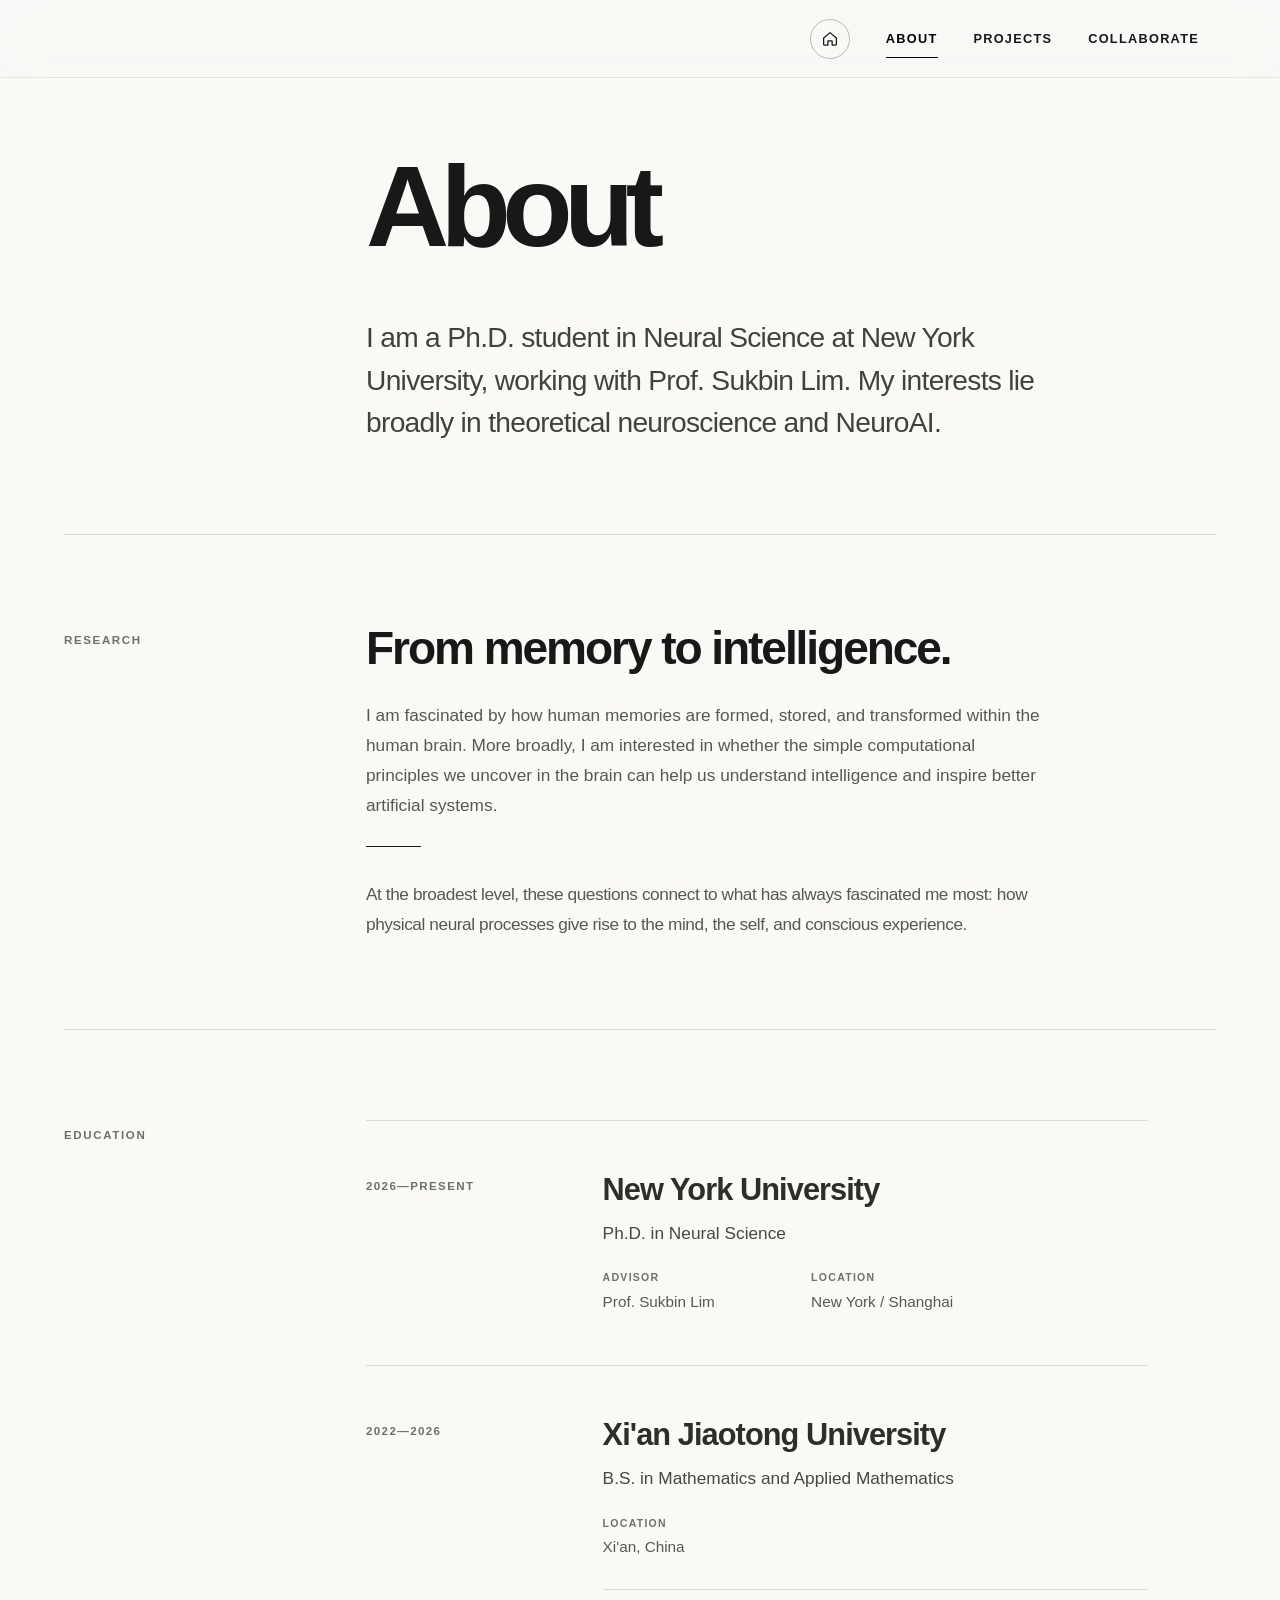
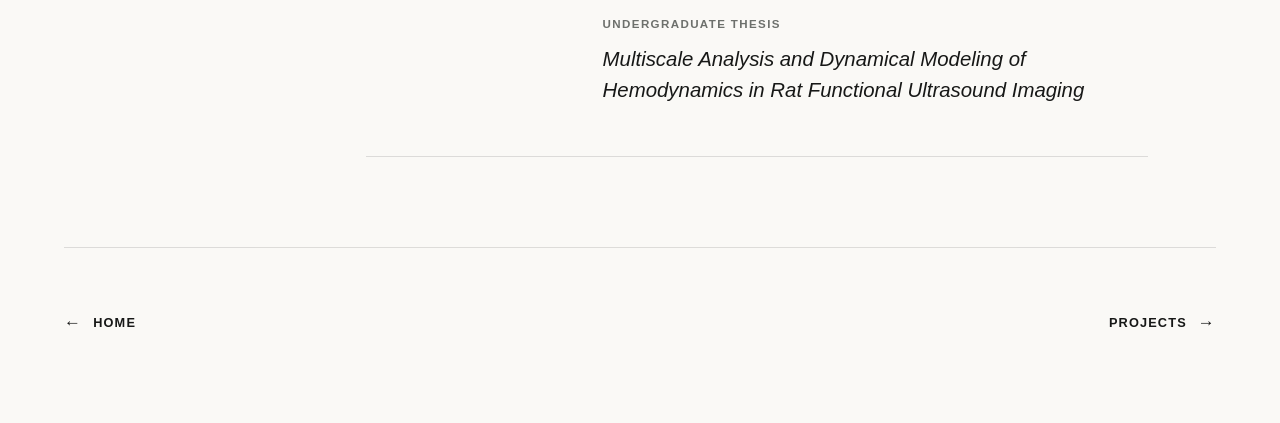
==== docs/about.html @ fa027fdd "Publish personal academic website" ====
<!DOCTYPE html>
<html xmlns="http://www.w3.org/1999/xhtml" lang="en" xml:lang="en"><head>

<meta charset="utf-8">
<meta name="generator" content="quarto-1.10.18">

<meta name="viewport" content="width=device-width, initial-scale=1.0, user-scalable=yes">

<meta name="description" content="About Yuantao Deng and this personal website.">

<title>About – Yuantao Deng</title>
<style>
/* Default styles provided by pandoc.
** See https://pandoc.org/MANUAL.html#variables-for-html for config info.
*/
span.smallcaps{font-variant: small-caps;}
div.columns{display: flex; gap: 1.5em;}
div.column{flex: auto;}
@media screen {
div.columns{gap: min(4vw, 1.5em);}
div.column{overflow-x: auto;}
}
div.hanging-indent{margin-left: 1.5em; text-indent: -1.5em;}
ul.task-list{list-style: none;}
ul.task-list li input[type="checkbox"] {
  width: 0.8em;
  margin: 0 0.8em 0.2em -1em; /* quarto-specific, see https://github.com/quarto-dev/quarto-cli/issues/4556 */ 
  vertical-align: middle;
}
</style>


<script src="site_libs/quarto-nav/quarto-nav.js"></script>
<script src="site_libs/clipboard/clipboard.min.js"></script>
<script src="site_libs/quarto-html/quarto.js" type="module"></script>
<script src="site_libs/quarto-html/tabsets/tabsets.js" type="module"></script>
<script src="site_libs/quarto-html/popper.min.js"></script>
<script src="site_libs/quarto-html/tippy.umd.min.js"></script>
<link href="site_libs/quarto-html/tippy.css" rel="stylesheet">
<link href="site_libs/quarto-html/quarto-syntax-highlighting-64a204ab8560d761af7679ceaba22944.css" rel="stylesheet" id="quarto-text-highlighting-styles">
<script src="site_libs/bootstrap/bootstrap.min.js"></script>
<link href="site_libs/bootstrap/bootstrap-icons.css" rel="stylesheet">
<link href="site_libs/bootstrap/bootstrap-172ba59bd5e0b52282274ba0c0cc16fc.min.css" rel="stylesheet" append-hash="true" id="quarto-bootstrap" data-mode="light">
<script id="quarto-search-options" type="application/json">{
  "language": {
    "search-no-results-text": "No results",
    "search-matching-documents-text": "matching documents",
    "search-copy-link-title": "Copy link to search",
    "search-hide-matches-text": "Hide additional matches",
    "search-more-match-text": "more match in this document",
    "search-more-matches-text": "more matches in this document",
    "search-clear-button-title": "Clear",
    "search-text-placeholder": "",
    "search-detached-cancel-button-title": "Cancel",
    "search-submit-button-title": "Submit",
    "search-label": "Search"
  }
}</script>
<style>html{ scroll-behavior: smooth; }</style>


<link rel="stylesheet" href="styles.css">
</head>

<body class="nav-fixed interior-page quarto-light">

<div id="quarto-search-results"></div>
  <header id="quarto-header" class="headroom fixed-top">
    <nav class="navbar navbar-expand-lg " data-bs-theme="dark">
      <div class="navbar-container container-fluid">
      <div class="navbar-brand-container mx-auto">
    <a class="navbar-brand" href="./index.html">
    <span class="navbar-title">Home</span>
    </a>
  </div>
          <button class="navbar-toggler" type="button" data-bs-toggle="collapse" data-bs-target="#navbarCollapse" aria-controls="navbarCollapse" role="menu" aria-expanded="false" aria-label="Toggle navigation" onclick="if (window.quartoToggleHeadroom) { window.quartoToggleHeadroom(); }">
  <span class="navbar-toggler-icon"></span>
</button>
          <div class="collapse navbar-collapse" id="navbarCollapse">
            <ul class="navbar-nav navbar-nav-scroll ms-auto">
  <li class="nav-item">
    <a class="nav-link" href="./index.html"> <i class="bi bi-house" role="img" aria-label="Home">
</i> 
<span class="menu-text">Yuantao Deng</span></a>
  </li>  
  <li class="nav-item">
    <a class="nav-link active" href="./about.html" aria-current="page"> 
<span class="menu-text">About</span></a>
  </li>  
  <li class="nav-item">
    <a class="nav-link" href="./projects.html"> 
<span class="menu-text">Projects</span></a>
  </li>  
  <li class="nav-item">
    <a class="nav-link" href="./contact.html"> 
<span class="menu-text">Collaborate</span></a>
  </li>  
</ul>
          </div> <!-- /navcollapse -->
            <div class="quarto-navbar-tools">
</div>
      </div> <!-- /container-fluid -->
    </nav>
</header>
<!-- content -->
<div id="quarto-content" class="quarto-container page-columns page-rows-contents page-layout-full page-navbar">
<!-- sidebar -->
<!-- margin-sidebar -->
    
<!-- main -->
<main class="content column-page" id="quarto-document-content">

<header id="title-block-header" class="quarto-title-block default">
<div class="quarto-title">
<h1 class="title">About</h1>
</div>

<div>
  <div class="description">
    About Yuantao Deng and this personal website.
  </div>
</div>


<div class="quarto-title-meta column-page">

    
  
    
  </div>
  


</header>


<div class="page-shell">
  <header class="page-intro">
    <h1>About</h1>
    <p class="page-lede">
      I am a Ph.D. student in Neural Science at New York University, working
      with Prof. Sukbin Lim. My interests lie broadly in theoretical
      neuroscience and NeuroAI.
    </p>
  </header>

  <section class="page-section about-research" aria-labelledby="research-heading">
    <p class="page-section__label">Research</p>
    <div class="page-section__body about-narrative">
      <h2 id="research-heading">From memory to intelligence.</h2>
      <p class="about-narrative__lead">
        I am fascinated by how human memories are formed, stored, and
        transformed within the human brain. More broadly, I am interested in
        whether the simple computational principles we uncover in the brain
        can help us understand intelligence and inspire better artificial
        systems.
      </p>
      <p class="about-narrative__question">
        At the broadest level, these questions connect to what has always
        fascinated me most: how physical neural processes give rise to the
        mind, the self, and conscious experience.
      </p>
    </div>
  </section>

  <section class="page-section about-education" aria-labelledby="education-heading">
    <p class="page-section__label" id="education-heading">Education</p>
    <div class="page-section__body">
      <div class="education-list">
        <article class="education-item">
          <p class="education-item__period">2026—Present</p>
          <div class="education-item__details">
            <h3>New York University</h3>
            <p class="education-item__degree">Ph.D. in Neural Science</p>
            <dl class="education-item__meta">
              <div>
                <dt>Advisor</dt>
                <dd>Prof. Sukbin Lim</dd>
              </div>
              <div>
                <dt>Location</dt>
                <dd>New York / Shanghai</dd>
              </div>
            </dl>
          </div>
        </article>

        <article class="education-item">
          <p class="education-item__period">2022—2026</p>
          <div class="education-item__details">
            <h3>Xi'an Jiaotong University</h3>
            <p class="education-item__degree">
              B.S. in Mathematics and Applied Mathematics
            </p>
            <dl class="education-item__meta">
              <div>
                <dt>Location</dt>
                <dd>Xi'an, China</dd>
              </div>
            </dl>

            <div class="education-item__thesis">
              <p class="education-item__thesis-label">Undergraduate Thesis</p>
              <p class="education-item__thesis-title">
                <em>Multiscale Analysis and Dynamical Modeling of Hemodynamics
                in Rat Functional Ultrasound Imaging</em>
              </p>
            </div>
          </div>
        </article>
      </div>
    </div>
  </section>

  <nav class="page-trail" aria-label="Page navigation">
    <a href="index.html"><span aria-hidden="true">←</span> Home</a>
    <a href="projects.html">Projects <span aria-hidden="true">→</span></a>
  </nav>
</div>



</main> <!-- /main -->
<script id="quarto-html-after-body" type="application/javascript">
  window.document.addEventListener("DOMContentLoaded", function (event) {
    const isCodeAnnotation = (el) => {
      for (const clz of el.classList) {
        if (clz.startsWith('code-annotation-')) {                     
          return true;
        }
      }
      return false;
    }
    const onCopySuccess = function(e) {
      // button target
      const button = e.trigger;
      // don't keep focus
      button.blur();
      // flash "checked"
      button.classList.add('code-copy-button-checked');
      var currentTitle = button.getAttribute("title");
      button.setAttribute("title", "Copied!");
      let tooltip;
      if (window.bootstrap) {
        button.setAttribute("data-bs-toggle", "tooltip");
        button.setAttribute("data-bs-placement", "left");
        button.setAttribute("data-bs-title", "Copied!");
        tooltip = new bootstrap.Tooltip(button, 
          { trigger: "manual", 
            customClass: "code-copy-button-tooltip",
            offset: [0, -8]});
        tooltip.show();    
      }
      setTimeout(function() {
        if (tooltip) {
          tooltip.hide();
          button.removeAttribute("data-bs-title");
          button.removeAttribute("data-bs-toggle");
          button.removeAttribute("data-bs-placement");
        }
        button.setAttribute("title", currentTitle);
        button.classList.remove('code-copy-button-checked');
      }, 1000);
      // clear code selection
      e.clearSelection();
    }
    const getTextToCopy = function(trigger) {
      const outerScaffold = trigger.parentElement.cloneNode(true);
      const codeEl = outerScaffold.querySelector('code');
      for (const childEl of codeEl.children) {
        if (isCodeAnnotation(childEl)) {
          childEl.remove();
        }
      }
      return codeEl.innerText;
    }
    const clipboard = new window.ClipboardJS('.code-copy-button:not([data-in-quarto-modal])', {
      text: getTextToCopy
    });
    clipboard.on('success', onCopySuccess);
    if (window.document.getElementById('quarto-embedded-source-code-modal')) {
      const clipboardModal = new window.ClipboardJS('.code-copy-button[data-in-quarto-modal]', {
        text: getTextToCopy,
        container: window.document.getElementById('quarto-embedded-source-code-modal')
      });
      clipboardModal.on('success', onCopySuccess);
    }
      var localhostRegex = new RegExp(/^(?:http|https):\/\/localhost\:?[0-9]*\//);
      var mailtoRegex = new RegExp(/^mailto:/);
        var filterRegex = new RegExp('/' + window.location.host + '/');
      var isInternal = (href) => {
          return filterRegex.test(href) || localhostRegex.test(href) || mailtoRegex.test(href);
      }
      // Inspect non-navigation links and adorn them if external
     var links = window.document.querySelectorAll('a[href]:not(.nav-link):not(.navbar-brand):not(.toc-action):not(.sidebar-link):not(.sidebar-item-toggle):not(.pagination-link):not(.no-external):not([aria-hidden]):not(.dropdown-item):not(.quarto-navigation-tool):not(.about-link)');
      for (var i=0; i<links.length; i++) {
        const link = links[i];
        if (!isInternal(link.href)) {
          // undo the damage that might have been done by quarto-nav.js in the case of
          // links that we want to consider external
          if (link.dataset.originalHref !== undefined) {
            link.href = link.dataset.originalHref;
          }
        }
      }
    function tippyHover(el, contentFn, onTriggerFn, onUntriggerFn) {
      const config = {
        allowHTML: true,
        maxWidth: 500,
        delay: 100,
        arrow: false,
        appendTo: function(el) {
            return el.parentElement;
        },
        interactive: true,
        interactiveBorder: 10,
        theme: 'quarto',
        placement: 'bottom-start',
      };
      if (contentFn) {
        config.content = contentFn;
      }
      if (onTriggerFn) {
        config.onTrigger = onTriggerFn;
      }
      if (onUntriggerFn) {
        config.onUntrigger = onUntriggerFn;
      }
      window.tippy(el, config); 
    }
    const noterefs = window.document.querySelectorAll('a[role="doc-noteref"]');
    for (var i=0; i<noterefs.length; i++) {
      const ref = noterefs[i];
      tippyHover(ref, function() {
        // use id or data attribute instead here
        let href = ref.getAttribute('data-footnote-href') || ref.getAttribute('href');
        try { href = new URL(href).hash; } catch {}
        const id = href.replace(/^#\/?/, "");
        const note = window.document.getElementById(id);
        if (note) {
          return note.innerHTML;
        } else {
          return "";
        }
      });
    }
    const xrefs = window.document.querySelectorAll('a.quarto-xref');
    const processXRef = (id, note) => {
      // Strip column container classes
      const stripColumnClz = (el) => {
        el.classList.remove("page-full", "page-columns");
        if (el.children) {
          for (const child of el.children) {
            stripColumnClz(child);
          }
        }
      }
      stripColumnClz(note)
      if (id === null || id.startsWith('sec-')) {
        // Special case sections, only their first couple elements
        const container = document.createElement("div");
        if (note.children && note.children.length > 2) {
          container.appendChild(note.children[0].cloneNode(true));
          for (let i = 1; i < note.children.length; i++) {
            const child = note.children[i];
            if (child.tagName === "P" && child.innerText === "") {
              continue;
            } else {
              container.appendChild(child.cloneNode(true));
              break;
            }
          }
          if (window.Quarto?.typesetMath) {
            window.Quarto.typesetMath(container);
          }
          return container.innerHTML
        } else {
          if (window.Quarto?.typesetMath) {
            window.Quarto.typesetMath(note);
          }
          return note.innerHTML;
        }
      } else {
        // Remove any anchor links if they are present
        const anchorLink = note.querySelector('a.anchorjs-link');
        if (anchorLink) {
          anchorLink.remove();
        }
        if (window.Quarto?.typesetMath) {
          window.Quarto.typesetMath(note);
        }
        if (note.classList.contains("callout")) {
          return note.outerHTML;
        } else {
          return note.innerHTML;
        }
      }
    }
    for (var i=0; i<xrefs.length; i++) {
      const xref = xrefs[i];
      tippyHover(xref, undefined, function(instance) {
        instance.disable();
        let url = xref.getAttribute('href');
        let hash = undefined; 
        if (url.startsWith('#')) {
          hash = url;
        } else {
          try { hash = new URL(url).hash; } catch {}
        }
        if (hash) {
          const id = hash.replace(/^#\/?/, "");
          const note = window.document.getElementById(id);
          if (note !== null) {
            try {
              const html = processXRef(id, note.cloneNode(true));
              instance.setContent(html);
            } finally {
              instance.enable();
              instance.show();
            }
          } else {
            // See if we can fetch this
            fetch(url.split('#')[0])
            .then(res => res.text())
            .then(html => {
              const parser = new DOMParser();
              const htmlDoc = parser.parseFromString(html, "text/html");
              const note = htmlDoc.getElementById(id);
              if (note !== null) {
                const html = processXRef(id, note);
                instance.setContent(html);
              } 
            }).finally(() => {
              instance.enable();
              instance.show();
            });
          }
        } else {
          // See if we can fetch a full url (with no hash to target)
          // This is a special case and we should probably do some content thinning / targeting
          fetch(url)
          .then(res => res.text())
          .then(html => {
            const parser = new DOMParser();
            const htmlDoc = parser.parseFromString(html, "text/html");
            const note = htmlDoc.querySelector('main.content');
            if (note !== null) {
              // This should only happen for chapter cross references
              // (since there is no id in the URL)
              // remove the first header
              if (note.children.length > 0 && note.children[0].tagName === "HEADER") {
                note.children[0].remove();
              }
              const html = processXRef(null, note);
              instance.setContent(html);
            } 
          }).finally(() => {
            instance.enable();
            instance.show();
          });
        }
      }, function(instance) {
      });
    }
        let selectedAnnoteEl;
        const selectorForAnnotation = ( cell, annotation) => {
          let cellAttr = 'data-code-cell="' + cell + '"';
          let lineAttr = 'data-code-annotation="' +  annotation + '"';
          const selector = 'span[' + cellAttr + '][' + lineAttr + ']';
          return selector;
        }
        const selectCodeLines = (annoteEl) => {
          const doc = window.document;
          const targetCell = annoteEl.getAttribute("data-target-cell");
          const targetAnnotation = annoteEl.getAttribute("data-target-annotation");
          const annoteSpan = window.document.querySelector(selectorForAnnotation(targetCell, targetAnnotation));
          const lines = annoteSpan.getAttribute("data-code-lines").split(",");
          const lineIds = lines.map((line) => {
            return targetCell + "-" + line;
          })
          let top = null;
          let height = null;
          let parent = null;
          if (lineIds.length > 0) {
              //compute the position of the single el (top and bottom and make a div)
              const el = window.document.getElementById(lineIds[0]);
              top = el.offsetTop;
              height = el.offsetHeight;
              parent = el.parentElement.parentElement;
            if (lineIds.length > 1) {
              const lastEl = window.document.getElementById(lineIds[lineIds.length - 1]);
              const bottom = lastEl.offsetTop + lastEl.offsetHeight;
              height = bottom - top;
            }
            if (top !== null && height !== null && parent !== null) {
              // cook up a div (if necessary) and position it 
              let div = window.document.getElementById("code-annotation-line-highlight");
              if (div === null) {
                div = window.document.createElement("div");
                div.setAttribute("id", "code-annotation-line-highlight");
                div.style.position = 'absolute';
                parent.appendChild(div);
              }
              div.style.top = top - 2 + "px";
              div.style.height = height + 4 + "px";
              div.style.left = 0;
              let gutterDiv = window.document.getElementById("code-annotation-line-highlight-gutter");
              if (gutterDiv === null) {
                gutterDiv = window.document.createElement("div");
                gutterDiv.setAttribute("id", "code-annotation-line-highlight-gutter");
                gutterDiv.style.position = 'absolute';
                const codeCell = window.document.getElementById(targetCell);
                const gutter = codeCell.querySelector('.code-annotation-gutter');
                gutter.appendChild(gutterDiv);
              }
              gutterDiv.style.top = top - 2 + "px";
              gutterDiv.style.height = height + 4 + "px";
            }
            selectedAnnoteEl = annoteEl;
          }
        };
        const unselectCodeLines = () => {
          const elementsIds = ["code-annotation-line-highlight", "code-annotation-line-highlight-gutter"];
          elementsIds.forEach((elId) => {
            const div = window.document.getElementById(elId);
            if (div) {
              div.remove();
            }
          });
          selectedAnnoteEl = undefined;
        };
          // Handle positioning of the toggle
      window.addEventListener(
        "resize",
        throttle(() => {
          elRect = undefined;
          if (selectedAnnoteEl) {
            selectCodeLines(selectedAnnoteEl);
          }
        }, 10)
      );
      function throttle(fn, ms) {
      let throttle = false;
      let timer;
        return (...args) => {
          if(!throttle) { // first call gets through
              fn.apply(this, args);
              throttle = true;
          } else { // all the others get throttled
              if(timer) clearTimeout(timer); // cancel #2
              timer = setTimeout(() => {
                fn.apply(this, args);
                timer = throttle = false;
              }, ms);
          }
        };
      }
        // Attach click handler to the DT
        const annoteDls = window.document.querySelectorAll('dt[data-target-cell]');
        for (const annoteDlNode of annoteDls) {
          annoteDlNode.addEventListener('click', (event) => {
            const clickedEl = event.target;
            if (clickedEl !== selectedAnnoteEl) {
              unselectCodeLines();
              const activeEl = window.document.querySelector('dt[data-target-cell].code-annotation-active');
              if (activeEl) {
                activeEl.classList.remove('code-annotation-active');
              }
              selectCodeLines(clickedEl);
              clickedEl.classList.add('code-annotation-active');
            } else {
              // Unselect the line
              unselectCodeLines();
              clickedEl.classList.remove('code-annotation-active');
            }
          });
        }
    const findCites = (el) => {
      const parentEl = el.parentElement;
      if (parentEl) {
        const cites = parentEl.dataset.cites;
        if (cites) {
          return {
            el,
            cites: cites.split(' ')
          };
        } else {
          return findCites(el.parentElement)
        }
      } else {
        return undefined;
      }
    };
    var bibliorefs = window.document.querySelectorAll('a[role="doc-biblioref"]');
    for (var i=0; i<bibliorefs.length; i++) {
      const ref = bibliorefs[i];
      const citeInfo = findCites(ref);
      if (citeInfo) {
        tippyHover(citeInfo.el, function() {
          var popup = window.document.createElement('div');
          citeInfo.cites.forEach(function(cite) {
            var citeDiv = window.document.createElement('div');
            citeDiv.classList.add('hanging-indent');
            citeDiv.classList.add('csl-entry');
            var biblioDiv = window.document.getElementById('ref-' + cite);
            if (biblioDiv) {
              citeDiv.innerHTML = biblioDiv.innerHTML;
            }
            popup.appendChild(citeDiv);
          });
          return popup.innerHTML;
        });
      }
    }
  });
  </script>
</div> <!-- /content -->




<script src="site_libs/quarto-html/zenscroll-min.js"></script>
</body></html>
---- docs/site_libs/quarto-html/tippy.css ----
.tippy-box[data-animation=fade][data-state=hidden]{opacity:0}[data-tippy-root]{max-width:calc(100vw - 10px)}.tippy-box{position:relative;background-color:#333;color:#fff;border-radius:4px;font-size:14px;line-height:1.4;white-space:normal;outline:0;transition-property:transform,visibility,opacity}.tippy-box[data-placement^=top]>.tippy-arrow{bottom:0}.tippy-box[data-placement^=top]>.tippy-arrow:before{bottom:-7px;left:0;border-width:8px 8px 0;border-top-color:initial;transform-origin:center top}.tippy-box[data-placement^=bottom]>.tippy-arrow{top:0}.tippy-box[data-placement^=bottom]>.tippy-arrow:before{top:-7px;left:0;border-width:0 8px 8px;border-bottom-color:initial;transform-origin:center bottom}.tippy-box[data-placement^=left]>.tippy-arrow{right:0}.tippy-box[data-placement^=left]>.tippy-arrow:before{border-width:8px 0 8px 8px;border-left-color:initial;right:-7px;transform-origin:center left}.tippy-box[data-placement^=right]>.tippy-arrow{left:0}.tippy-box[data-placement^=right]>.tippy-arrow:before{left:-7px;border-width:8px 8px 8px 0;border-right-color:initial;transform-origin:center right}.tippy-box[data-inertia][data-state=visible]{transition-timing-function:cubic-bezier(.54,1.5,.38,1.11)}.tippy-arrow{width:16px;height:16px;color:#333}.tippy-arrow:before{content:"";position:absolute;border-color:transparent;border-style:solid}.tippy-content{position:relative;padding:5px 9px;z-index:1}
---- docs/site_libs/quarto-html/quarto-syntax-highlighting-64a204ab8560d761af7679ceaba22944.css ----
/* quarto syntax highlight colors */
:root {
  --quarto-hl-ot-color: #003B4F;
  --quarto-hl-at-color: #657422;
  --quarto-hl-ss-color: #20794D;
  --quarto-hl-an-color: #5E5E5E;
  --quarto-hl-fu-color: #4758AB;
  --quarto-hl-st-color: #20794D;
  --quarto-hl-cf-color: #003B4F;
  --quarto-hl-op-color: #5E5E5E;
  --quarto-hl-er-color: #AD0000;
  --quarto-hl-bn-color: #AD0000;
  --quarto-hl-al-color: #AD0000;
  --quarto-hl-va-color: #111111;
  --quarto-hl-bu-color: inherit;
  --quarto-hl-ex-color: inherit;
  --quarto-hl-pp-color: #AD0000;
  --quarto-hl-in-color: #5E5E5E;
  --quarto-hl-vs-color: #20794D;
  --quarto-hl-wa-color: #5E5E5E;
  --quarto-hl-do-color: #5E5E5E;
  --quarto-hl-im-color: #00769E;
  --quarto-hl-ch-color: #20794D;
  --quarto-hl-dt-color: #AD0000;
  --quarto-hl-fl-color: #AD0000;
  --quarto-hl-co-color: #5E5E5E;
  --quarto-hl-cv-color: #5E5E5E;
  --quarto-hl-cn-color: #8f5902;
  --quarto-hl-sc-color: #5E5E5E;
  --quarto-hl-dv-color: #AD0000;
  --quarto-hl-kw-color: #003B4F;
}

/* other quarto variables */
:root {
  --quarto-font-monospace: SFMono-Regular, Menlo, Monaco, Consolas, "Liberation Mono", "Courier New", monospace;
}

/* syntax highlight based on Pandoc's rules */
pre > code.sourceCode > span {
  color: #003B4F;
}

code.sourceCode > span {
  color: #003B4F;
}

div.sourceCode,
div.sourceCode pre.sourceCode {
  color: #003B4F;
}

/* Normal */
code span {
  color: #003B4F;
}

/* Alert */
code span.al {
  color: #AD0000;
  font-style: inherit;
}

/* Annotation */
code span.an {
  color: #5E5E5E;
  font-style: inherit;
}

/* Attribute */
code span.at {
  color: #657422;
  font-style: inherit;
}

/* BaseN */
code span.bn {
  color: #AD0000;
  font-style: inherit;
}

/* BuiltIn */
code span.bu {
  font-style: inherit;
}

/* ControlFlow */
code span.cf {
  color: #003B4F;
  font-weight: bold;
  font-style: inherit;
}

/* Char */
code span.ch {
  color: #20794D;
  font-style: inherit;
}

/* Constant */
code span.cn {
  color: #8f5902;
  font-style: inherit;
}

/* Comment */
code span.co {
  color: #5E5E5E;
  font-style: inherit;
}

/* CommentVar */
code span.cv {
  color: #5E5E5E;
  font-style: italic;
}

/* Documentation */
code span.do {
  color: #5E5E5E;
  font-style: italic;
}

/* DataType */
code span.dt {
  color: #AD0000;
  font-style: inherit;
}

/* DecVal */
code span.dv {
  color: #AD0000;
  font-style: inherit;
}

/* Error */
code span.er {
  color: #AD0000;
  font-style: inherit;
}

/* Extension */
code span.ex {
  font-style: inherit;
}

/* Float */
code span.fl {
  color: #AD0000;
  font-style: inherit;
}

/* Function */
code span.fu {
  color: #4758AB;
  font-style: inherit;
}

/* Import */
code span.im {
  color: #00769E;
  font-style: inherit;
}

/* Information */
code span.in {
  color: #5E5E5E;
  font-style: inherit;
}

/* Keyword */
code span.kw {
  color: #003B4F;
  font-weight: bold;
  font-style: inherit;
}

/* Operator */
code span.op {
  color: #5E5E5E;
  font-style: inherit;
}

/* Other */
code span.ot {
  color: #003B4F;
  font-style: inherit;
}

/* Preprocessor */
code span.pp {
  color: #AD0000;
  font-style: inherit;
}

/* SpecialChar */
code span.sc {
  color: #5E5E5E;
  font-style: inherit;
}

/* SpecialString */
code span.ss {
  color: #20794D;
  font-style: inherit;
}

/* String */
code span.st {
  color: #20794D;
  font-style: inherit;
}

/* Variable */
code span.va {
  color: #111111;
  font-style: inherit;
}

/* VerbatimString */
code span.vs {
  color: #20794D;
  font-style: inherit;
}

/* Warning */
code span.wa {
  color: #5E5E5E;
  font-style: italic;
}

.prevent-inlining {
  content: "</";
}

/*# sourceMappingURL=9d8d5bb603a83b8298b89080a598c93b.css.map */
---- docs/styles.css ----
:root {
  --paper: #faf9f6;
  --paper-solid: #f8f7f3;
  --ink: #171817;
  --muted: #6d706c;
  --line: rgba(23, 24, 23, 0.13);
  --line-strong: rgba(23, 24, 23, 0.28);
  --nav-height: 4.5rem;
  --page-gutter: clamp(1.5rem, 5vw, 4.5rem);
}

html {
  background: var(--paper);
  color-scheme: light;
}

body {
  color: var(--ink);
  background: var(--paper);
  font-family: Inter, ui-sans-serif, -apple-system, BlinkMacSystemFont, "Segoe UI",
    sans-serif;
}

::selection {
  color: var(--paper);
  background: var(--ink);
}

a:focus-visible,
button:focus-visible {
  outline: 2px solid var(--ink);
  outline-offset: 4px;
}

/* A quiet, persistent way to move between the site's main sections. */
.navbar {
  min-height: var(--nav-height);
  padding: 0;
  background: rgba(250, 249, 246, 0.86) !important;
  border-bottom: 1px solid rgba(23, 24, 23, 0.09);
  box-shadow: none;
  backdrop-filter: blur(18px);
  -webkit-backdrop-filter: blur(18px);
}

.navbar > .container-fluid {
  width: 100%;
  max-width: 90rem;
  min-height: var(--nav-height);
  padding-right: var(--page-gutter);
  padding-left: var(--page-gutter);
}

.navbar .navbar-brand-container {
  display: none;
}

.navbar .navbar-brand,
.navbar .nav-link {
  color: var(--ink) !important;
}

.navbar .navbar-brand {
  position: relative;
  display: inline-grid;
  place-items: center;
  width: 2.35rem;
  height: 2.35rem;
  margin: 0;
  padding: 0 !important;
  border: 1px solid var(--line-strong);
  border-radius: 50%;
  font-size: 0;
  font-weight: 700;
  line-height: 1;
  letter-spacing: 0;
  transition:
    color 180ms ease,
    background-color 180ms ease,
    border-color 180ms ease;
}

.navbar .navbar-brand::before {
  position: absolute;
  top: 50%;
  left: 50%;
  width: 1rem;
  height: 1rem;
  background: currentColor;
  content: "";
  transform: translate(-50%, -50%);
  -webkit-mask: url("data:image/svg+xml,%3Csvg xmlns='http://www.w3.org/2000/svg' viewBox='0 0 24 24'%3E%3Cpath d='M3 10.5 12 3l9 7.5v9a1 1 0 0 1-1 1h-5v-6H9v6H4a1 1 0 0 1-1-1v-9Z' fill='none' stroke='black' stroke-width='1.8' stroke-linecap='round' stroke-linejoin='round'/%3E%3C/svg%3E") center / contain no-repeat;
  mask: url("data:image/svg+xml,%3Csvg xmlns='http://www.w3.org/2000/svg' viewBox='0 0 24 24'%3E%3Cpath d='M3 10.5 12 3l9 7.5v9a1 1 0 0 1-1 1h-5v-6H9v6H4a1 1 0 0 1-1-1v-9Z' fill='none' stroke='black' stroke-width='1.8' stroke-linecap='round' stroke-linejoin='round'/%3E%3C/svg%3E") center / contain no-repeat;
}

.navbar .navbar-brand:hover,
.navbar .navbar-brand:focus-visible {
  color: var(--paper) !important;
  background: var(--ink);
  border-color: var(--ink);
  text-decoration: none;
}

.navbar .navbar-nav {
  align-items: center;
  gap: clamp(1.4rem, 2.8vw, 2.75rem);
}

.navbar .navbar-nav .nav-link {
  position: relative;
  display: flex;
  align-items: center;
  min-height: 2.75rem;
  padding: 0.2rem 0 !important;
  font-size: 0.75rem;
  font-weight: 620;
  letter-spacing: 0.1em;
  text-transform: uppercase;
}

.navbar .navbar-nav .nav-link::after {
  position: absolute;
  right: 0;
  bottom: 0.22rem;
  left: 0;
  height: 1px;
  background: currentColor;
  content: "";
  transform: scaleX(0);
  transform-origin: right;
  transition: transform 180ms ease;
}

.navbar .navbar-nav .nav-item:first-child .nav-link {
  position: relative;
  display: inline-grid;
  place-items: center;
  width: 2.35rem;
  height: 2.35rem;
  min-height: 2.35rem;
  padding: 0 !important;
  border: 1px solid var(--line-strong);
  border-radius: 50%;
  font-size: 0;
  letter-spacing: 0;
  transition:
    color 180ms ease,
    background-color 180ms ease,
    border-color 180ms ease;
}

.navbar .navbar-nav .nav-item:first-child .nav-link .bi {
  display: none;
}

.navbar .navbar-nav .nav-item:first-child .nav-link::before {
  position: absolute;
  top: 50%;
  left: 50%;
  width: 1rem;
  height: 1rem;
  background: currentColor;
  content: "";
  transform: translate(-50%, -50%);
  -webkit-mask: url("data:image/svg+xml,%3Csvg xmlns='http://www.w3.org/2000/svg' viewBox='0 0 24 24'%3E%3Cpath d='M3 10.5 12 3l9 7.5v9a1 1 0 0 1-1 1h-5v-6H9v6H4a1 1 0 0 1-1-1v-9Z' fill='none' stroke='black' stroke-width='1.8' stroke-linecap='round' stroke-linejoin='round'/%3E%3C/svg%3E") center / contain no-repeat;
  mask: url("data:image/svg+xml,%3Csvg xmlns='http://www.w3.org/2000/svg' viewBox='0 0 24 24'%3E%3Cpath d='M3 10.5 12 3l9 7.5v9a1 1 0 0 1-1 1h-5v-6H9v6H4a1 1 0 0 1-1-1v-9Z' fill='none' stroke='black' stroke-width='1.8' stroke-linecap='round' stroke-linejoin='round'/%3E%3C/svg%3E") center / contain no-repeat;
}

.navbar .navbar-nav .nav-item:first-child .nav-link::after {
  display: none;
}

.navbar .navbar-nav .nav-item:first-child .nav-link:hover,
.navbar .navbar-nav .nav-item:first-child .nav-link:focus-visible {
  color: var(--paper) !important;
  background: var(--ink);
  border-color: var(--ink);
}

.navbar .nav-link:hover,
.navbar .nav-link:focus-visible,
.navbar .nav-link.active {
  color: #000 !important;
  text-decoration: none;
}

.navbar .navbar-nav .nav-link:hover::after,
.navbar .navbar-nav .nav-link:focus-visible::after,
.navbar .navbar-nav .nav-link.active::after {
  transform: scaleX(1);
  transform-origin: left;
}

.navbar-toggler {
  width: 2.75rem;
  height: 2.75rem;
  padding: 0.55rem;
  border: 1px solid var(--line) !important;
  border-radius: 50%;
  box-shadow: none !important;
}

/* Homepage: remove Quarto's article geometry and title spacing. */
.home-page #title-block-header,
.home-page .quarto-title-block {
  display: none;
}

.home-page #quarto-content,
.home-page main#quarto-document-content {
  width: 100%;
  max-width: none;
  margin: 0;
  padding: 0;
}

.home-page .page-columns {
  display: block;
}

.home-stage {
  position: relative;
  width: 100%;
  min-height: calc(100vh - var(--nav-height));
  min-height: calc(100svh - var(--nav-height));
  margin: 0;
  overflow: hidden;
  isolation: isolate;
  background: #fff;
}

.neural-field {
  position: absolute;
  inset: 0;
  z-index: 0;
  display: block;
  width: 100%;
  height: 100%;
  pointer-events: none;
}

/* The generator leaves real negative space around the name. */
.neural-vignette {
  display: none;
}

.home-copy {
  position: absolute;
  top: 50%;
  left: clamp(1.5rem, 11vw, 11rem);
  z-index: 2;
  width: min(52rem, calc(100% - 3rem));
  margin: 0;
  transform: translateY(-50%);
}

.home-name {
  margin: 0;
  color: var(--ink);
}

.home-name__latin,
.home-name__han {
  display: block;
}

.home-name__latin {
  font-size: clamp(3.6rem, 7vw, 7rem);
  font-weight: 610;
  line-height: 0.9;
  letter-spacing: -0.07em;
  white-space: nowrap;
}

.home-name__han {
  margin-top: clamp(1rem, 2vw, 1.55rem);
  color: rgba(23, 24, 23, 0.76);
  font-family: "PingFang SC", "Hiragino Sans GB", "Microsoft YaHei",
    "Noto Sans CJK SC", sans-serif;
  font-size: clamp(1.25rem, 2.1vw, 2rem);
  font-weight: 500;
  line-height: 1.2;
  letter-spacing: 0.24em;
}

/* Homepage academic identity. */
.home-affiliation {
  display: flex;
  align-items: center;
  flex-wrap: wrap;
  gap: 0.65rem 1rem;
  margin-top: clamp(1.7rem, 3vw, 2.5rem);
  color: rgba(23, 24, 23, 0.9);
  font-size: clamp(0.9rem, 1.25vw, 1.05rem);
  font-weight: 500;
  line-height: 1.4;
  letter-spacing: -0.015em;
}

.home-affiliation__divider {
  display: inline-block;
  width: 1.8rem;
  height: 1px;
  background: rgba(23, 24, 23, 0.35);
}

.home-interests {
  position: relative;
  margin: 0.55rem 0 0;
  color: var(--muted);
  font-size: clamp(0.78rem, 1vw, 0.9rem);
  font-weight: 450;
  line-height: 1.5;
  letter-spacing: 0.015em;
}

.home-interests__dot {
  position: absolute;
  left: calc(12rem + 2vw);
  margin: 0;
  color: rgba(23, 24, 23, 0.35);
  transform: translateX(-50%);
}

.home-interests__secondary {
  position: absolute;
  left: calc(14.25rem + 4vw);
}

/* Homepage academic links. */
.home-links {
  display: flex;
  align-items: center;
  flex-wrap: wrap;
  gap: clamp(1rem, 2vw, 1.75rem);
  margin-top: clamp(1.6rem, 3vw, 2.3rem);
}

.home-link {
  display: inline-flex;
  align-items: center;
  gap: 0.55rem;
  color: var(--ink);
  font-size: 0.72rem;
  font-weight: 620;
  line-height: 1;
  letter-spacing: 0.08em;
  text-decoration: none;
  text-transform: uppercase;
}

.home-link:hover,
.home-link:focus-visible {
  color: var(--ink);
  text-decoration: none;
}

.home-link__icon {
  display: grid;
  place-items: center;
  flex: 0 0 auto;
  width: 2rem;
  height: 2rem;
  color: var(--ink);
  border: 1px solid rgba(23, 24, 23, 0.32);
  border-radius: 50%;
  background: rgba(250, 249, 246, 0.12);
  transition:
    color 180ms ease,
    background-color 180ms ease,
    border-color 180ms ease,
    transform 180ms ease;
}

.home-link__icon svg {
  width: 0.95rem;
  height: 0.95rem;
  fill: none;
  stroke: currentColor;
  stroke-width: 1.45;
  stroke-linecap: round;
  stroke-linejoin: round;
}

.home-link--github .home-link__icon svg {
  fill: currentColor;
  stroke: none;
}

.home-link:hover .home-link__icon,
.home-link:focus-visible .home-link__icon {
  color: var(--paper);
  background: var(--ink);
  border-color: var(--ink);
  transform: translateY(-2px);
}

/* Interior pages share the same restrained, editorial system. */
.interior-page #title-block-header,
.interior-page .quarto-title-block {
  display: none;
}

.interior-page #quarto-content,
.interior-page main#quarto-document-content {
  width: 100%;
  max-width: none;
  margin: 0;
  padding: 0;
}

.interior-page .page-columns {
  display: block;
}

.page-shell {
  width: min(100%, 90rem);
  min-height: calc(100vh - var(--nav-height));
  min-height: calc(100svh - var(--nav-height));
  margin: 0 auto;
  padding: clamp(4.5rem, 9vh, 7.5rem) var(--page-gutter)
    clamp(2.5rem, 6vw, 5rem);
}

.page-intro {
  display: grid;
  grid-template-columns: minmax(7rem, 0.28fr) minmax(0, 1fr);
  column-gap: clamp(2rem, 5vw, 6rem);
  padding-bottom: clamp(3.5rem, 7vw, 6rem);
  border-bottom: 1px solid var(--line);
}

.page-index,
.page-section__label,
.page-placeholder__status {
  margin: 0;
  color: var(--muted);
  font-size: 0.68rem;
  font-weight: 650;
  letter-spacing: 0.14em;
  text-transform: uppercase;
}

.page-index {
  padding-top: 0.8rem;
}

.page-intro h1 {
  grid-column: 2;
  margin: 0;
  color: var(--ink);
  font-size: clamp(4rem, 9vw, 8rem);
  font-weight: 580;
  line-height: 0.82;
  letter-spacing: -0.075em;
}

.page-lede {
  grid-column: 2;
  min-width: 0;
  max-width: 42rem;
  margin: clamp(2.5rem, 5vw, 4.5rem) 0 0;
  color: #3f423f;
  font-size: clamp(1.15rem, 2.2vw, 1.75rem);
  font-weight: 400;
  line-height: 1.5;
  letter-spacing: -0.025em;
  overflow-wrap: anywhere;
}

.inline-han {
  font-family: "PingFang SC", "Hiragino Sans GB", "Microsoft YaHei",
    "Noto Sans CJK SC", sans-serif;
  white-space: nowrap;
}

.page-section {
  display: grid;
  grid-template-columns: minmax(7rem, 0.28fr) minmax(0, 1fr);
  column-gap: clamp(2rem, 5vw, 6rem);
  padding: clamp(3.5rem, 7vw, 6rem) 0;
  border-bottom: 1px solid var(--line);
}

.page-section__label {
  padding-top: 0.45rem;
}

.page-section__body {
  max-width: 46rem;
}

.page-section__body h2 {
  max-width: 38rem;
  margin: 0;
  padding: 0;
  color: var(--ink);
  border: 0;
  font-size: clamp(1.8rem, 3.6vw, 3rem);
  font-weight: 560;
  line-height: 1.08;
  letter-spacing: -0.045em;
}

.page-section__body > p:not(.page-placeholder__status) {
  max-width: 40rem;
  margin: 1.5rem 0 0;
  color: #555955;
  font-size: clamp(1rem, 1.35vw, 1.12rem);
  line-height: 1.75;
}

.about-narrative .about-narrative__lead {
  max-width: 42rem;
  font-size: clamp(1.05rem, 1.55vw, 1.25rem);
  line-height: 1.72;
}

.about-narrative .about-narrative__question {
  max-width: 43rem;
  margin-top: clamp(2.5rem, 5vw, 4rem);
  color: var(--ink);
  font-size: clamp(1.18rem, 2.1vw, 1.6rem);
  line-height: 1.5;
  letter-spacing: -0.025em;
}

.about-narrative__question::before {
  display: block;
  width: 3.25rem;
  height: 1px;
  margin-bottom: clamp(1.25rem, 2.5vw, 2rem);
  background: var(--ink);
  content: "";
}

.education-list {
  margin-top: clamp(2.5rem, 5vw, 4rem);
  border-top: 1px solid var(--line);
}

.about-education .education-list {
  margin-top: 0;
}

.education-item {
  display: grid;
  grid-template-columns: minmax(7.5rem, 0.34fr) minmax(0, 1fr);
  gap: clamp(1.5rem, 4vw, 3.5rem);
  padding: clamp(2rem, 4vw, 3rem) 0;
  border-bottom: 1px solid var(--line);
}

.education-item__period,
.education-item__thesis-label {
  margin: 0;
  color: var(--muted);
  font-size: 0.68rem;
  font-weight: 650;
  letter-spacing: 0.12em;
  text-transform: uppercase;
}

.education-item__period {
  padding-top: 0.35rem;
}

.education-item__details h3 {
  margin: 0;
  color: var(--ink);
  font-weight: 560;
  letter-spacing: -0.03em;
}

.education-item__details h3 {
  font-size: clamp(1.3rem, 2.4vw, 1.85rem);
  line-height: 1.2;
}

.education-item__degree {
  max-width: 32rem;
  margin: 0.65rem 0 0;
  color: #454845;
  font-size: clamp(0.98rem, 1.35vw, 1.1rem);
  line-height: 1.55;
}

.education-item__meta {
  display: flex;
  flex-wrap: wrap;
  gap: 1.25rem clamp(2rem, 5vw, 4rem);
  margin: 1.4rem 0 0;
}

.education-item__meta > div {
  min-width: 8.5rem;
}

.education-item__meta dt {
  margin: 0 0 0.3rem;
  color: var(--muted);
  font-size: 0.62rem;
  font-weight: 650;
  letter-spacing: 0.12em;
  text-transform: uppercase;
}

.education-item__meta dd {
  margin: 0;
  color: #555955;
  font-size: 0.9rem;
  line-height: 1.5;
}

.education-item__thesis {
  max-width: 36rem;
  margin-top: 1.75rem;
  padding-top: 1.5rem;
  border-top: 1px solid var(--line);
}

.education-item__thesis-title {
  margin: 0.65rem 0 0;
  color: var(--ink);
  font-size: clamp(1rem, 1.6vw, 1.2rem);
  line-height: 1.5;
}

.collaborate-intro,
.elsewhere-copy {
  max-width: 42rem;
  margin: 0;
  color: #454845;
  font-size: clamp(1.05rem, 1.55vw, 1.25rem);
  line-height: 1.7;
}

.collaborate-list {
  margin-top: clamp(2.25rem, 4vw, 3.5rem);
  border-top: 1px solid var(--line);
}

.collaborate-item {
  display: grid;
  grid-template-columns: minmax(12rem, 0.7fr) minmax(0, 1fr);
  gap: clamp(2rem, 5vw, 4.5rem);
  padding: clamp(2rem, 4vw, 3rem) 0;
  border-bottom: 1px solid var(--line);
}

.collaborate-item h2 {
  margin: 0;
  color: var(--ink);
  font-size: clamp(1.25rem, 2.25vw, 1.8rem);
  font-weight: 560;
  line-height: 1.2;
  letter-spacing: -0.035em;
}

.collaborate-item p {
  margin: 0;
  color: #555955;
  font-size: clamp(0.98rem, 1.25vw, 1.08rem);
  line-height: 1.7;
}

.collaborate-invite {
  max-width: 42rem;
  margin: clamp(2.5rem, 5vw, 4rem) 0 0;
  padding-left: clamp(1.25rem, 3vw, 2rem);
  color: var(--ink);
  border-left: 1px solid var(--ink);
  font-size: clamp(1.08rem, 1.7vw, 1.3rem);
  line-height: 1.65;
}

.collaborate-invite a {
  color: inherit;
  text-decoration-color: rgba(23, 24, 23, 0.4);
  text-decoration-thickness: 1px;
  text-underline-offset: 0.22em;
}

.elsewhere-section {
  padding-bottom: clamp(4rem, 8vw, 7rem);
}

.elsewhere-links {
  margin-top: clamp(1.75rem, 3.5vw, 2.75rem);
}

.social-icon__dot {
  fill: currentColor;
  stroke: none;
}

.page-placeholder {
  position: relative;
  overflow: hidden;
  box-sizing: border-box;
  width: 100%;
  max-width: 52rem;
  padding: clamp(2rem, 5vw, 4rem);
  background:
    linear-gradient(var(--paper-solid), var(--paper-solid)) padding-box,
    linear-gradient(120deg, var(--line), rgba(23, 24, 23, 0.03)) border-box;
  border: 1px solid transparent;
}

.page-placeholder::after {
  position: absolute;
  top: 0;
  right: 0;
  width: clamp(5rem, 12vw, 10rem);
  height: 1px;
  background: var(--ink);
  content: "";
}

.page-placeholder__status {
  margin-bottom: clamp(2rem, 5vw, 4rem);
}

.page-trail {
  display: flex;
  justify-content: space-between;
  gap: 1rem;
  padding-top: clamp(2rem, 4vw, 3.5rem);
}

.page-trail a {
  display: inline-flex;
  align-items: center;
  gap: 0.65rem;
  min-height: 2.75rem;
  color: var(--ink);
  font-size: 0.75rem;
  font-weight: 650;
  letter-spacing: 0.09em;
  text-decoration: none;
  text-transform: uppercase;
}

.page-trail a span {
  display: inline-block;
  font-size: 1rem;
  font-weight: 400;
  transition: transform 180ms ease;
}

.page-trail a:first-child:hover span,
.page-trail a:first-child:focus-visible span {
  transform: translateX(-0.2rem);
}

.page-trail a:last-child:hover span,
.page-trail a:last-child:focus-visible span {
  transform: translateX(0.2rem);
}

@media (max-width: 991.98px) {
  .navbar > .container-fluid {
    position: relative;
  }

  .navbar .navbar-brand-container {
    position: absolute;
    top: 50%;
    left: 50%;
    margin: 0 !important;
    transform: translate(-50%, -50%);
  }

  .navbar-toggler {
    z-index: 1;
  }

  .navbar-collapse {
    flex-basis: 100%;
    margin: 0.65rem 0 1rem;
    padding: 0.55rem;
    background: rgba(250, 249, 246, 0.98);
    border: 1px solid var(--line);
    border-radius: 0.8rem;
    box-shadow: 0 1rem 2.5rem rgba(23, 24, 23, 0.08);
  }

  .navbar .navbar-nav {
    gap: 0;
  }

  .navbar .navbar-nav .nav-link {
    min-height: 2.75rem;
    padding: 0.65rem 0.8rem !important;
    border-radius: 0.45rem;
  }

  .navbar .navbar-nav .nav-link::after {
    top: 50%;
    right: auto;
    bottom: auto;
    left: 0;
    width: 2px;
    height: 1.2rem;
    transform: translateY(-50%) scaleY(0);
  }

  .navbar .navbar-nav .nav-link:hover,
  .navbar .navbar-nav .nav-link:focus-visible,
  .navbar .navbar-nav .nav-link.active {
    background: rgba(23, 24, 23, 0.045);
  }

  .navbar .navbar-nav .nav-link:hover::after,
  .navbar .navbar-nav .nav-link:focus-visible::after,
  .navbar .navbar-nav .nav-link.active::after {
    transform: translateY(-50%) scaleY(1);
  }
}

@media (max-width: 700px) {
  :root {
    --nav-height: 3.65rem;
    --page-gutter: 1.5rem;
  }

  .navbar .navbar-brand {
    width: 2.25rem;
    height: 2.25rem;
    font-size: 0.68rem;
  }

  .home-stage {
    min-height: calc(100vh - var(--nav-height));
    min-height: calc(100svh - var(--nav-height));
  }

  .home-copy {
    top: 30%;
    left: 1.5rem;
    width: calc(100% - 3rem);
    transform: none;
  }

  .home-name__latin {
    font-size: clamp(2.7rem, 12vw, 4rem);
  }

  .home-name__han {
    margin-top: 0.9rem;
    font-size: clamp(1.12rem, 5.4vw, 1.4rem);
    letter-spacing: 0.2em;
  }

  .home-affiliation {
    align-items: flex-start;
    flex-direction: column;
    gap: 0.22rem;
    margin-top: 1.45rem;
    font-size: 0.88rem;
  }

  .home-affiliation__divider {
    display: none;
  }

  .home-interests {
    margin-top: 0.65rem;
    font-size: 0.76rem;
  }

  .home-interests__dot {
    left: 12.25rem;
  }

  .home-interests__secondary {
    left: 15.4rem;
  }

  .home-links {
    gap: 0.85rem 1.2rem;
    margin-top: 1.45rem;
  }

  .home-link {
    gap: 0.45rem;
    font-size: 0.67rem;
  }

  .home-link__icon {
    width: 1.85rem;
    height: 1.85rem;
  }

  .home-link__icon svg {
    width: 0.88rem;
    height: 0.88rem;
  }

  .page-shell {
    padding-top: clamp(3.5rem, 12vw, 5rem);
  }

  .page-intro,
  .page-section {
    grid-template-columns: minmax(0, 1fr);
    column-gap: 0;
  }

  .page-intro {
    padding-bottom: 3.5rem;
  }

  .page-index {
    padding-top: 0;
    margin-bottom: 2.75rem;
  }

  .page-intro h1 {
    grid-column: 1;
    font-size: clamp(3.5rem, 17vw, 5rem);
  }

  .page-lede {
    grid-column: 1;
    margin-top: 2.5rem;
  }

  .page-section {
    padding: 3.5rem 0;
  }

  .page-section__label {
    padding-top: 0;
    margin-bottom: 2.5rem;
  }

  .education-item {
    grid-template-columns: minmax(0, 1fr);
    gap: 0.9rem;
    padding: 2rem 0;
  }

  .education-item__period {
    padding-top: 0;
  }

  .education-item__meta {
    gap: 1rem 2rem;
    margin-top: 1.2rem;
  }

  .collaborate-item {
    grid-template-columns: minmax(0, 1fr);
    gap: 1rem;
    padding: 2rem 0;
  }

  .page-placeholder {
    padding: 2rem;
  }

  .page-placeholder__status {
    margin-bottom: 2.75rem;
  }

  .page-trail {
    padding-top: 1.75rem;
  }

  .page-trail a {
    font-size: 0.69rem;
  }
}

@media (prefers-reduced-motion: reduce) {
  .navbar .navbar-brand,
  .navbar .navbar-nav .nav-link::after,
  .home-link__icon,
  .page-trail a span {
    transition: none;
  }
}
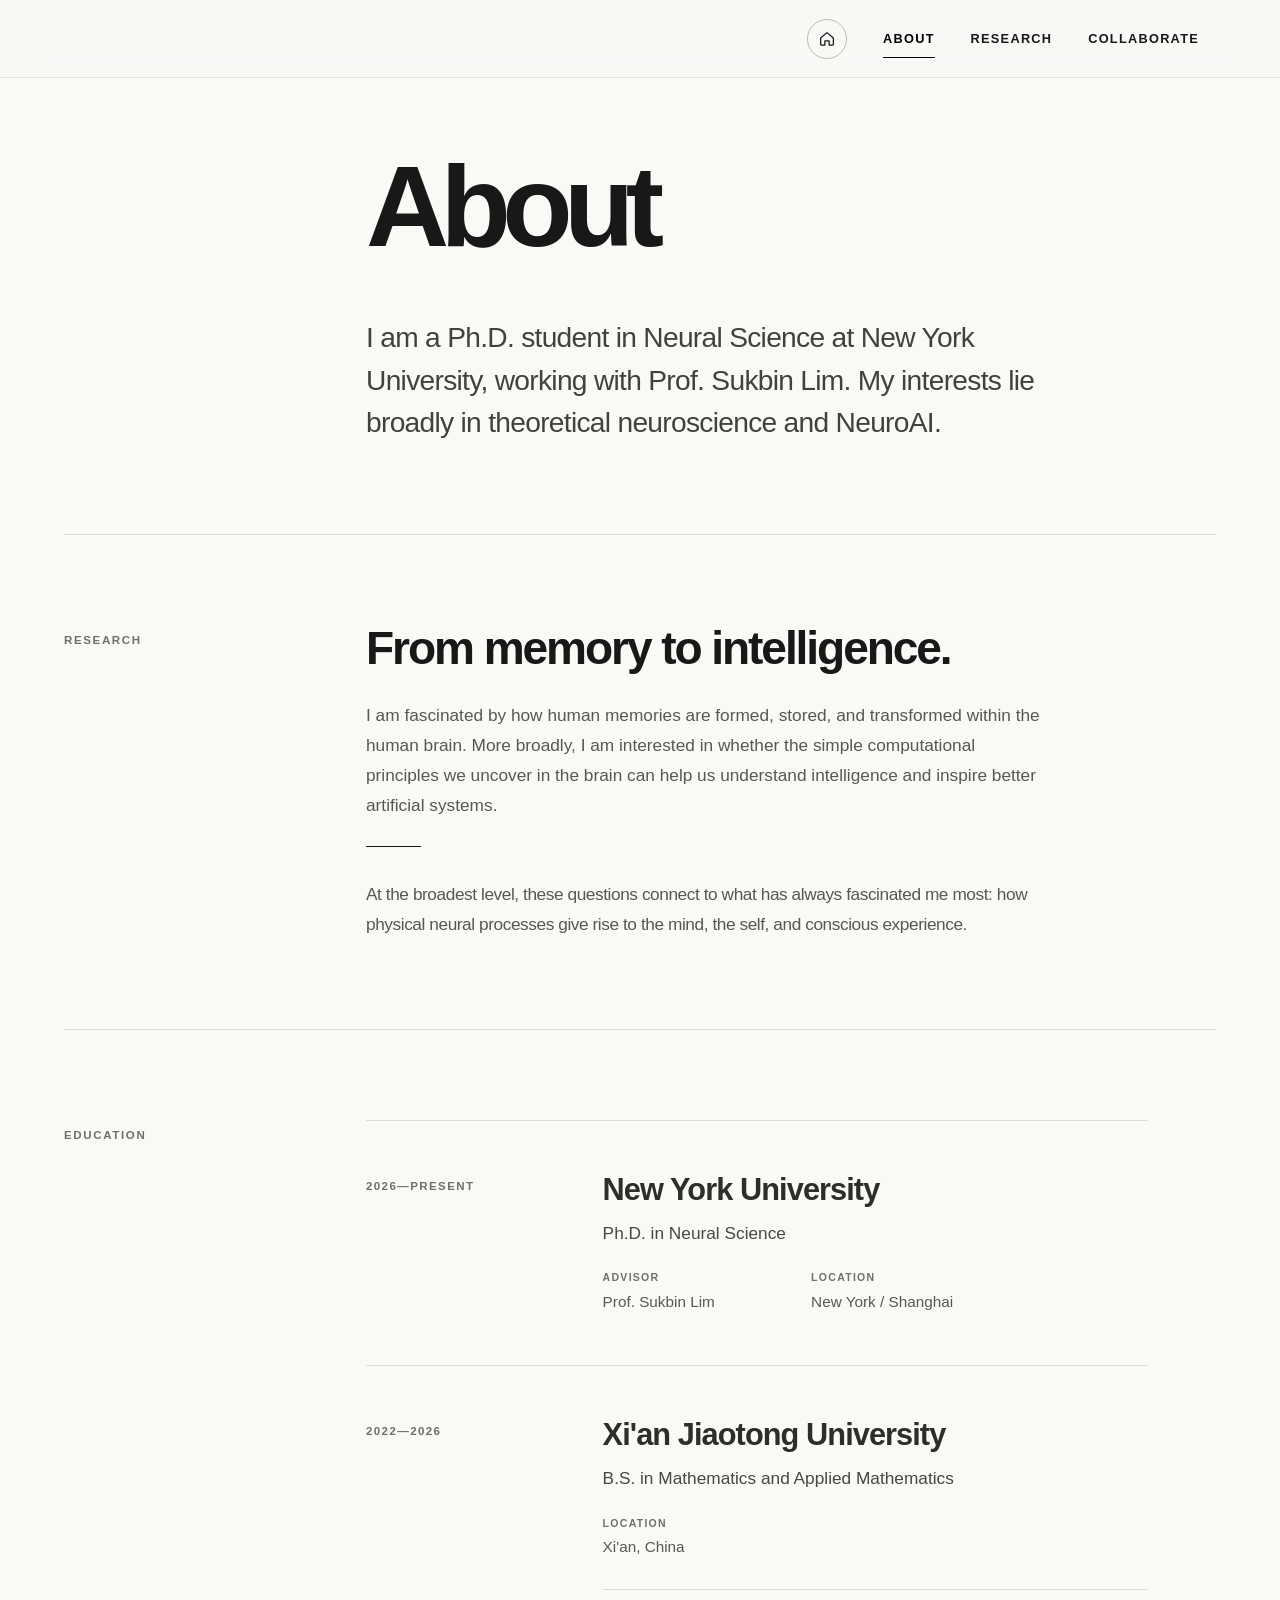
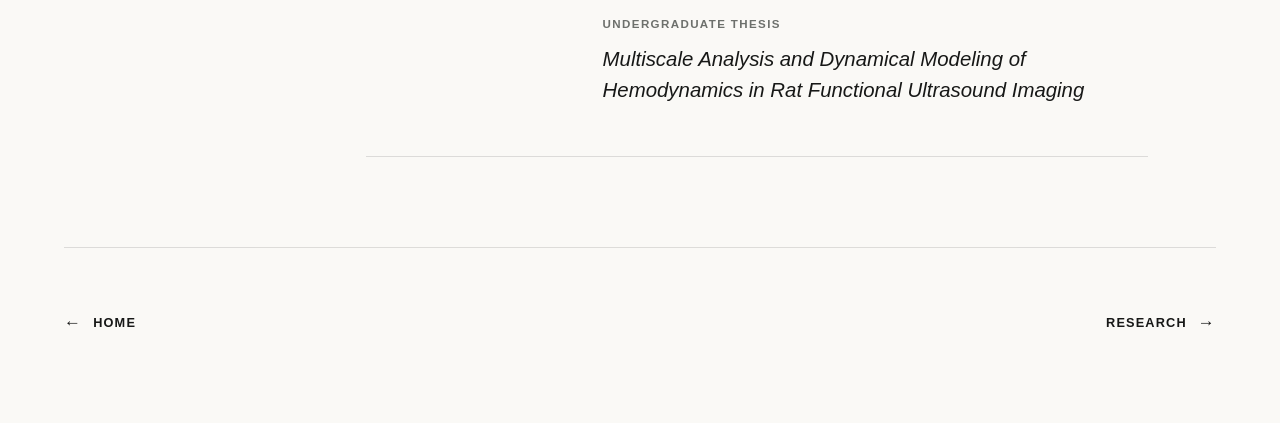
==== commit 9c51903e: "Replace projects with research portfolio" ====
--- a/docs/about.html
+++ b/docs/about.html
@@ -89,7 +89,7 @@
   </li>  
   <li class="nav-item">
     <a class="nav-link" href="./projects.html"> 
-<span class="menu-text">Projects</span></a>
+<span class="menu-text">Research</span></a>
   </li>  
   <li class="nav-item">
     <a class="nav-link" href="./contact.html"> 
@@ -214,7 +214,7 @@
 
   <nav class="page-trail" aria-label="Page navigation">
     <a href="index.html"><span aria-hidden="true">←</span> Home</a>
-    <a href="projects.html">Projects <span aria-hidden="true">→</span></a>
+    <a href="projects.html">Research <span aria-hidden="true">→</span></a>
   </nav>
 </div>
 
--- a/docs/styles.css
+++ b/docs/styles.css
@@ -694,6 +694,154 @@
   stroke: none;
 }
 
+.research-page .page-section__body {
+  max-width: none;
+}
+
+.research-list {
+  border-top: 1px solid var(--line);
+}
+
+.research-item {
+  display: grid;
+  grid-template-columns: minmax(14rem, 0.72fr) minmax(0, 1fr);
+  gap: clamp(2.5rem, 5vw, 5rem);
+  padding: clamp(3rem, 6vw, 5rem) 0;
+  border-bottom: 1px solid var(--line);
+}
+
+.research-item__media {
+  position: relative;
+  display: grid;
+  place-items: center;
+  align-self: start;
+  aspect-ratio: 4 / 3;
+  overflow: hidden;
+  color: var(--muted);
+  background:
+    linear-gradient(135deg, transparent calc(50% - 0.5px), var(--line) 50%, transparent calc(50% + 0.5px)),
+    linear-gradient(45deg, transparent calc(50% - 0.5px), var(--line) 50%, transparent calc(50% + 0.5px)),
+    rgba(23, 24, 23, 0.018);
+  border: 1px solid var(--line);
+}
+
+.research-item__media::after {
+  position: absolute;
+  inset: 0.65rem;
+  border: 1px solid rgba(23, 24, 23, 0.06);
+  content: "";
+}
+
+.research-item__media-number,
+.research-item__media-label,
+.research-item__type {
+  color: var(--muted);
+  font-size: 0.65rem;
+  font-weight: 650;
+  letter-spacing: 0.13em;
+  text-transform: uppercase;
+}
+
+.research-item__media-number {
+  position: absolute;
+  top: 1.15rem;
+  left: 1.15rem;
+}
+
+.research-item__media-label {
+  position: relative;
+  z-index: 1;
+  padding: 0.45rem 0.7rem;
+  background: var(--paper-solid);
+}
+
+.research-item__type {
+  margin: 0 0 1.15rem;
+}
+
+.research-item__content h2 {
+  max-width: 38rem;
+  margin: 0;
+  color: var(--ink);
+  font-size: clamp(1.75rem, 3.2vw, 2.7rem);
+  font-weight: 560;
+  line-height: 1.08;
+  letter-spacing: -0.045em;
+}
+
+.research-item__context {
+  display: flex;
+  flex-wrap: wrap;
+  gap: 0.35rem 1.25rem;
+  margin: 1.25rem 0 0;
+  color: #454845;
+  font-size: 0.92rem;
+  font-style: italic;
+  line-height: 1.55;
+}
+
+.research-item__context span + span::before {
+  margin-right: 1.25rem;
+  color: rgba(23, 24, 23, 0.32);
+  content: "·";
+}
+
+.research-item__advisor {
+  margin: 0.35rem 0 0;
+  color: #555955;
+  font-size: 0.88rem;
+  font-style: italic;
+  line-height: 1.55;
+}
+
+.research-item__copy {
+  max-width: 42rem;
+  margin-top: clamp(1.75rem, 3vw, 2.5rem);
+}
+
+.research-item__copy p {
+  margin: 0;
+  color: #555955;
+  font-size: clamp(0.98rem, 1.22vw, 1.08rem);
+  line-height: 1.75;
+}
+
+.research-item__copy p + p {
+  margin-top: 1.15rem;
+}
+
+.research-item__link {
+  display: inline-flex;
+  align-items: center;
+  gap: 0.55rem;
+  margin-top: 1.75rem;
+  color: var(--ink);
+  font-size: 0.7rem;
+  font-weight: 650;
+  letter-spacing: 0.1em;
+  text-decoration: none;
+  text-transform: uppercase;
+}
+
+.research-item__link span {
+  font-size: 0.95rem;
+  font-weight: 400;
+  transition: transform 180ms ease;
+}
+
+.research-item__link:hover,
+.research-item__link:focus-visible {
+  color: var(--ink);
+  text-decoration: underline;
+  text-decoration-thickness: 1px;
+  text-underline-offset: 0.28em;
+}
+
+.research-item__link:hover span,
+.research-item__link:focus-visible span {
+  transform: translate(0.16rem, -0.16rem);
+}
+
 .page-placeholder {
   position: relative;
   overflow: hidden;
@@ -956,6 +1104,25 @@
     padding: 2rem 0;
   }
 
+  .research-item {
+    grid-template-columns: minmax(0, 1fr);
+    gap: 2rem;
+    padding: 3rem 0;
+  }
+
+  .research-item__media {
+    width: min(100%, 30rem);
+  }
+
+  .research-item__context {
+    display: grid;
+    gap: 0.15rem;
+  }
+
+  .research-item__context span + span::before {
+    display: none;
+  }
+
   .page-placeholder {
     padding: 2rem;
   }
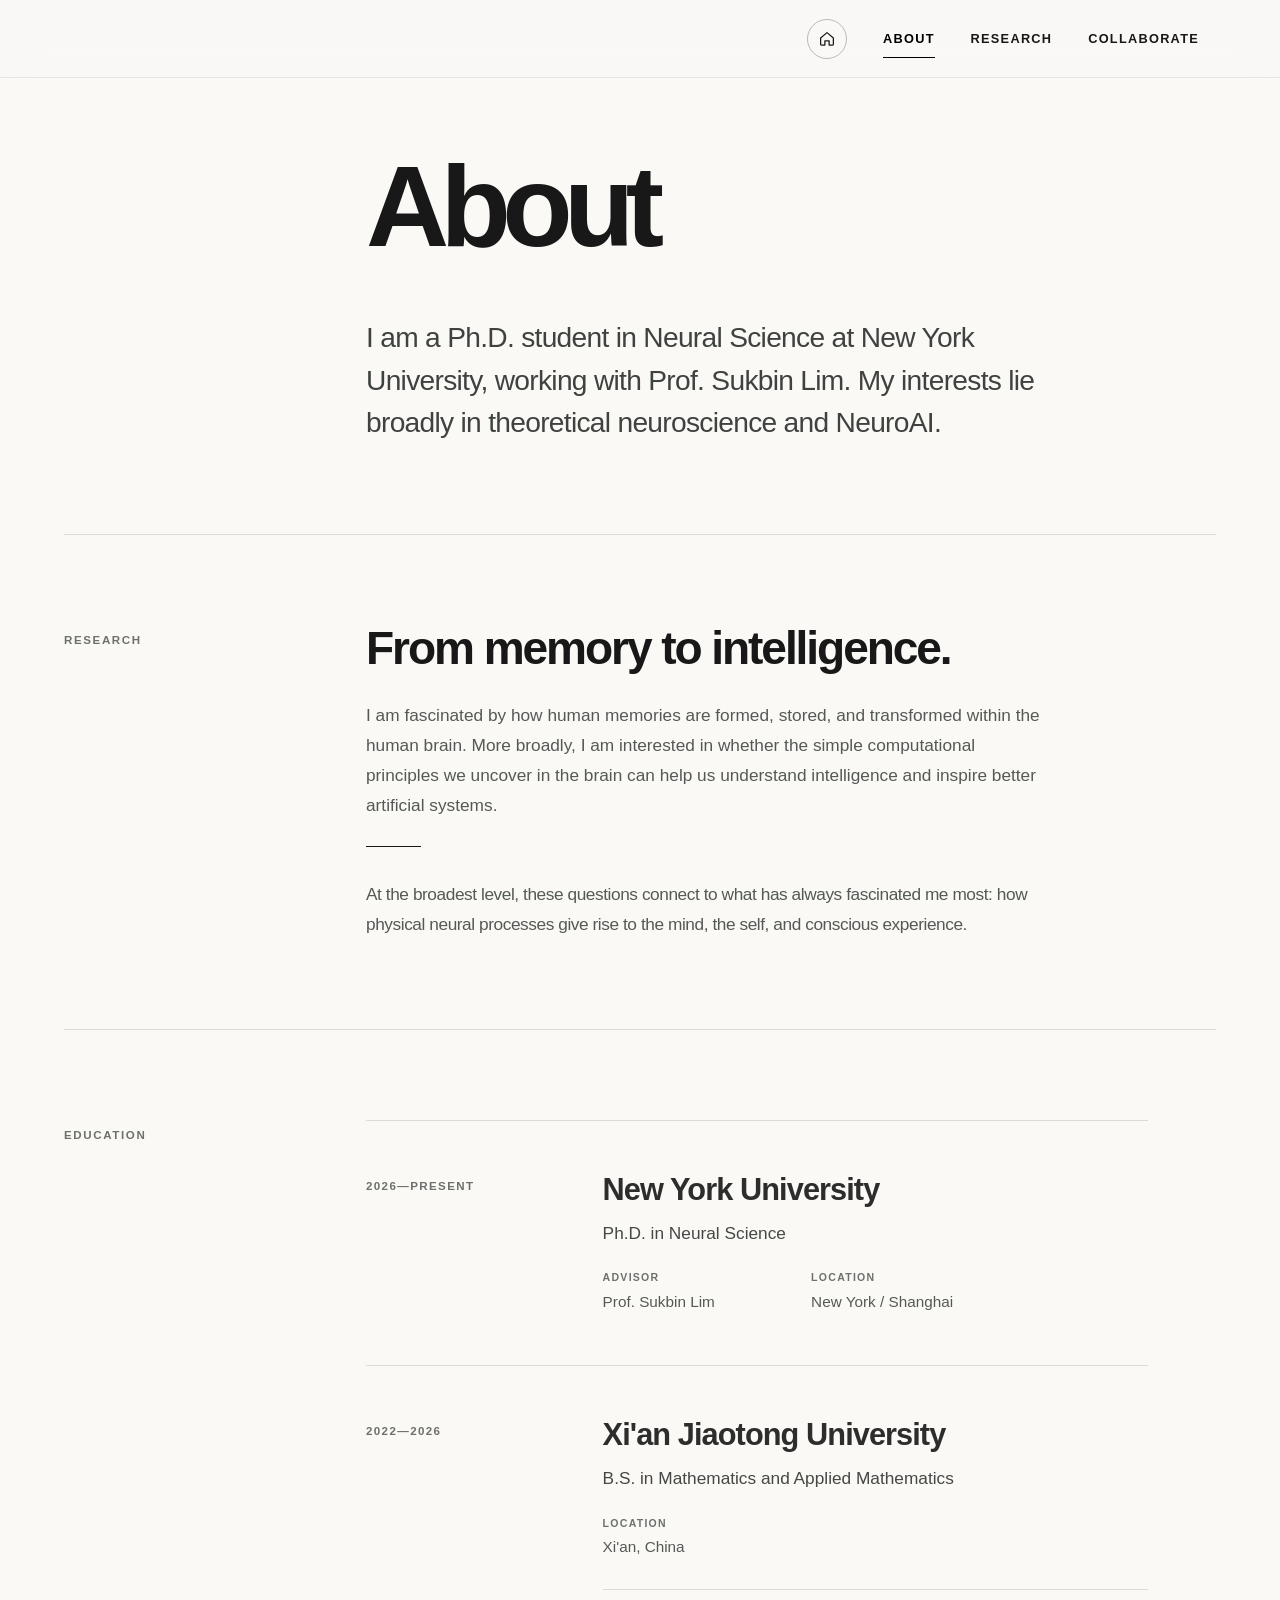
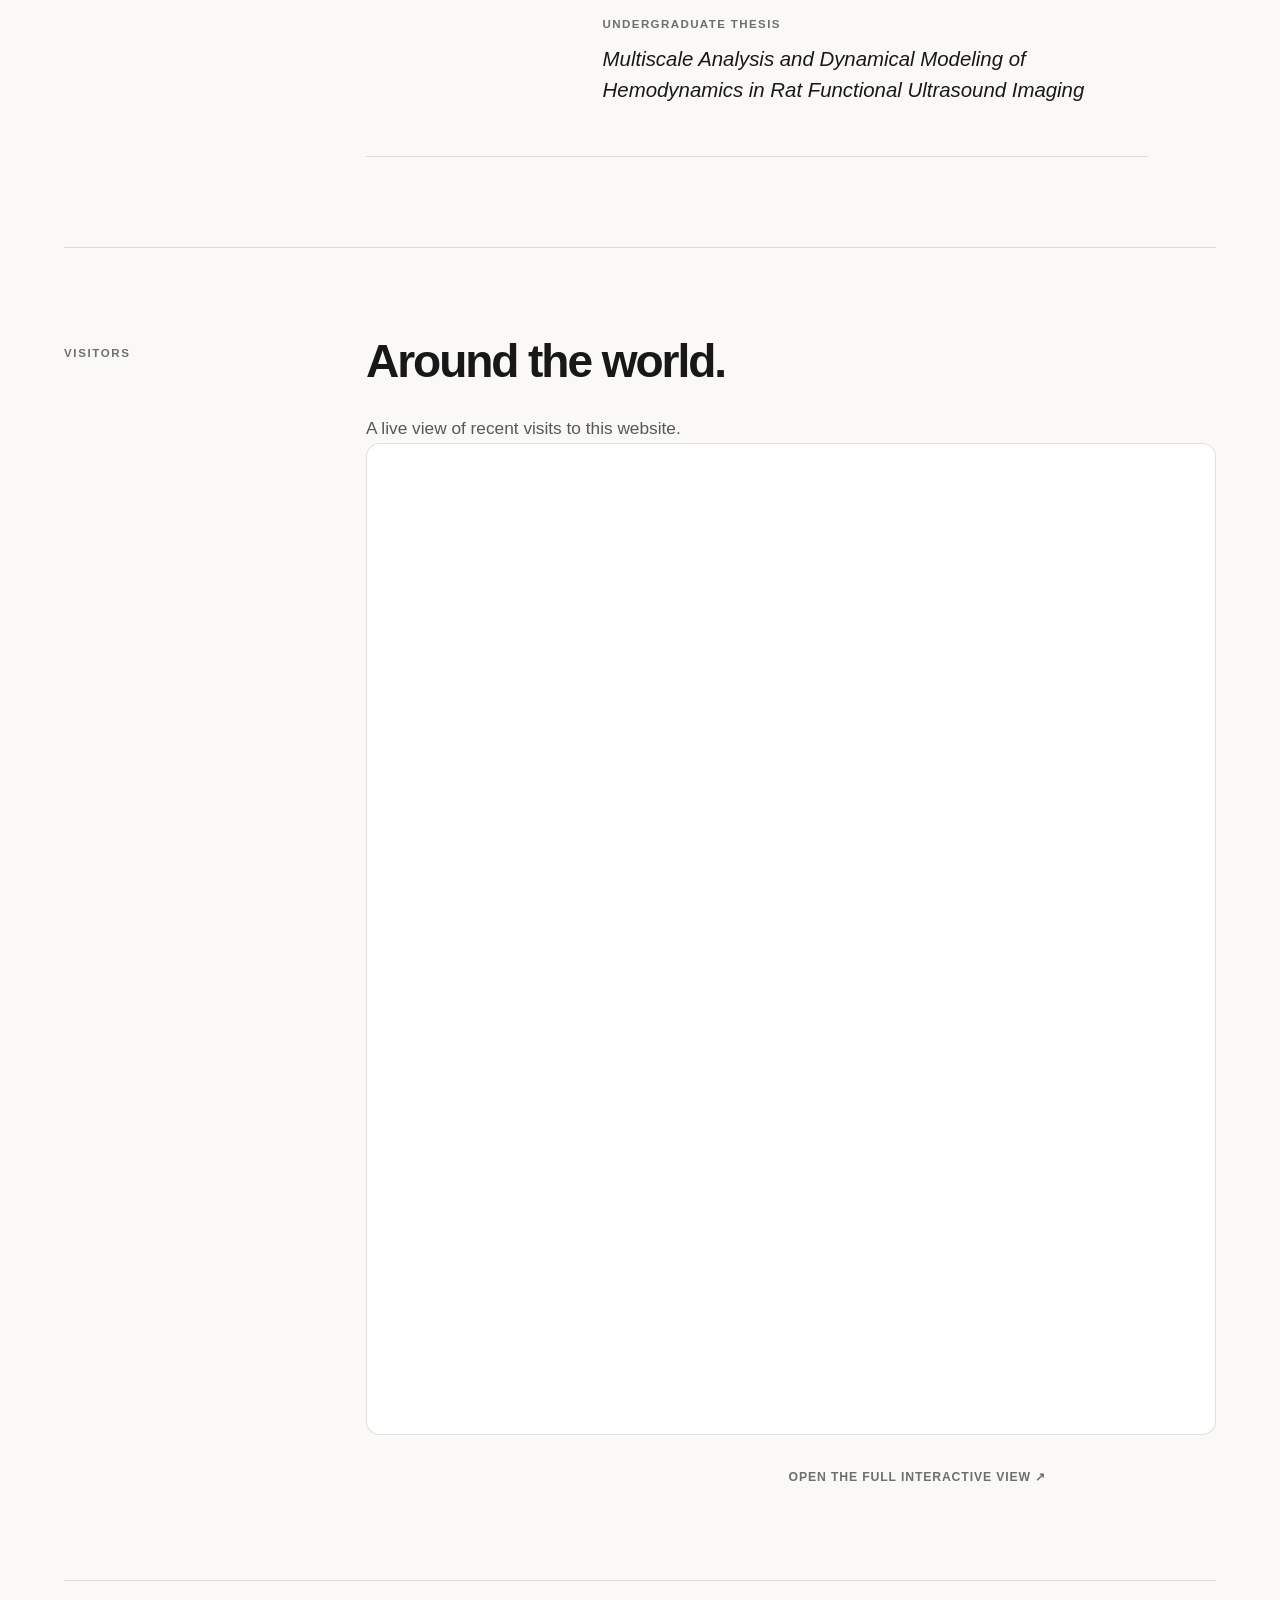
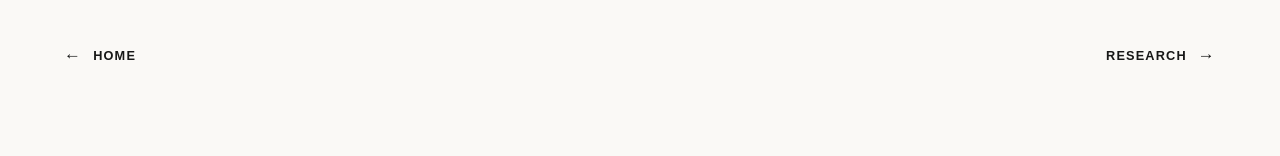
==== commit 4e2c5d9d: "Add public visitor map" ====
--- a/docs/about.html
+++ b/docs/about.html
@@ -57,6 +57,7 @@
   }
 }</script>
 <style>html{ scroll-behavior: smooth; }</style>
+<script defer="" src="https://cloud.umami.is/script.js" data-website-id="06179c90-f84c-49b0-8b2d-92173763c3ce" data-domains="yuantaodeng.github.io" data-do-not-track="true" data-exclude-search="true"></script>
 
 
 <link rel="stylesheet" href="styles.css">
@@ -209,6 +210,22 @@
           </div>
         </article>
       </div>
+    </div>
+  </section>
+
+  <section class="page-section visitor-section" aria-labelledby="visitor-heading">
+    <p class="page-section__label">Visitors</p>
+    <div class="page-section__body visitor-section__body">
+      <h2 id="visitor-heading">Around the world.</h2>
+      <p class="visitor-section__intro">
+        A live view of recent visits to this website.
+      </p>
+      <div class="visitor-dashboard">
+        <iframe src="https://cloud.umami.is/share/y5k2hqP8hmwb8IVI" title="Website visitors and geographic distribution" loading="lazy" referrerpolicy="strict-origin-when-cross-origin"></iframe>
+      </div>
+      <p class="visitor-dashboard__footer">
+        <a href="https://cloud.umami.is/share/y5k2hqP8hmwb8IVI" target="_blank" rel="noopener noreferrer">Open the full interactive view <span aria-hidden="true">↗</span></a>
+      </p>
     </div>
   </section>
 
--- a/docs/styles.css
+++ b/docs/styles.css
@@ -626,6 +626,51 @@
   line-height: 1.5;
 }
 
+.visitor-section .visitor-section__body {
+  max-width: none;
+}
+
+.visitor-section__intro {
+  margin: 1rem 0 2rem;
+  color: #555955;
+  font-size: clamp(0.98rem, 1.25vw, 1.08rem);
+  line-height: 1.7;
+}
+
+.visitor-dashboard {
+  overflow: hidden;
+  width: 100%;
+  background: #fff;
+  border: 1px solid var(--line);
+  border-radius: 0.8rem;
+}
+
+.visitor-dashboard iframe {
+  display: block;
+  width: 100%;
+  height: clamp(54rem, 76vw, 68rem);
+  border: 0;
+}
+
+.visitor-dashboard__footer {
+  margin: 1rem 0 0;
+  text-align: right;
+}
+
+.visitor-dashboard__footer a {
+  color: var(--muted);
+  font-size: 0.72rem;
+  font-weight: 620;
+  letter-spacing: 0.07em;
+  text-decoration: none;
+  text-transform: uppercase;
+}
+
+.visitor-dashboard__footer a:hover,
+.visitor-dashboard__footer a:focus-visible {
+  color: var(--ink);
+}
+
 .collaborate-intro,
 .elsewhere-copy {
   max-width: 42rem;
@@ -704,36 +749,24 @@
 
 .research-item {
   display: grid;
-  grid-template-columns: minmax(14rem, 0.72fr) minmax(0, 1fr);
-  gap: clamp(2.5rem, 5vw, 5rem);
+  grid-template-columns: minmax(18rem, 0.95fr) minmax(0, 1fr);
+  gap: clamp(2rem, 4vw, 4rem);
   padding: clamp(3rem, 6vw, 5rem) 0;
   border-bottom: 1px solid var(--line);
 }
 
 .research-item__media {
   position: relative;
-  display: grid;
-  place-items: center;
+  box-sizing: border-box;
   align-self: start;
   aspect-ratio: 4 / 3;
   overflow: hidden;
-  color: var(--muted);
-  background:
-    linear-gradient(135deg, transparent calc(50% - 0.5px), var(--line) 50%, transparent calc(50% + 0.5px)),
-    linear-gradient(45deg, transparent calc(50% - 0.5px), var(--line) 50%, transparent calc(50% + 0.5px)),
-    rgba(23, 24, 23, 0.018);
+  margin: 0;
+  padding: 0;
+  background: var(--paper);
   border: 1px solid var(--line);
 }
 
-.research-item__media::after {
-  position: absolute;
-  inset: 0.65rem;
-  border: 1px solid rgba(23, 24, 23, 0.06);
-  content: "";
-}
-
-.research-item__media-number,
-.research-item__media-label,
 .research-item__type {
   color: var(--muted);
   font-size: 0.65rem;
@@ -742,17 +775,12 @@
   text-transform: uppercase;
 }
 
-.research-item__media-number {
-  position: absolute;
-  top: 1.15rem;
-  left: 1.15rem;
-}
-
-.research-item__media-label {
-  position: relative;
-  z-index: 1;
-  padding: 0.45rem 0.7rem;
-  background: var(--paper-solid);
+.research-item__media img {
+  display: block;
+  width: 100%;
+  height: 100%;
+  object-fit: contain;
+  mix-blend-mode: multiply;
 }
 
 .research-item__type {
@@ -840,6 +868,12 @@
 .research-item__link:hover span,
 .research-item__link:focus-visible span {
   transform: translate(0.16rem, -0.16rem);
+}
+
+.research-item--depth-output .research-item__media img {
+  object-fit: cover;
+  object-position: right center;
+  mix-blend-mode: normal;
 }
 
 .page-placeholder {
@@ -1098,6 +1132,10 @@
     margin-top: 1.2rem;
   }
 
+  .visitor-dashboard iframe {
+    height: 78rem;
+  }
+
   .collaborate-item {
     grid-template-columns: minmax(0, 1fr);
     gap: 1rem;
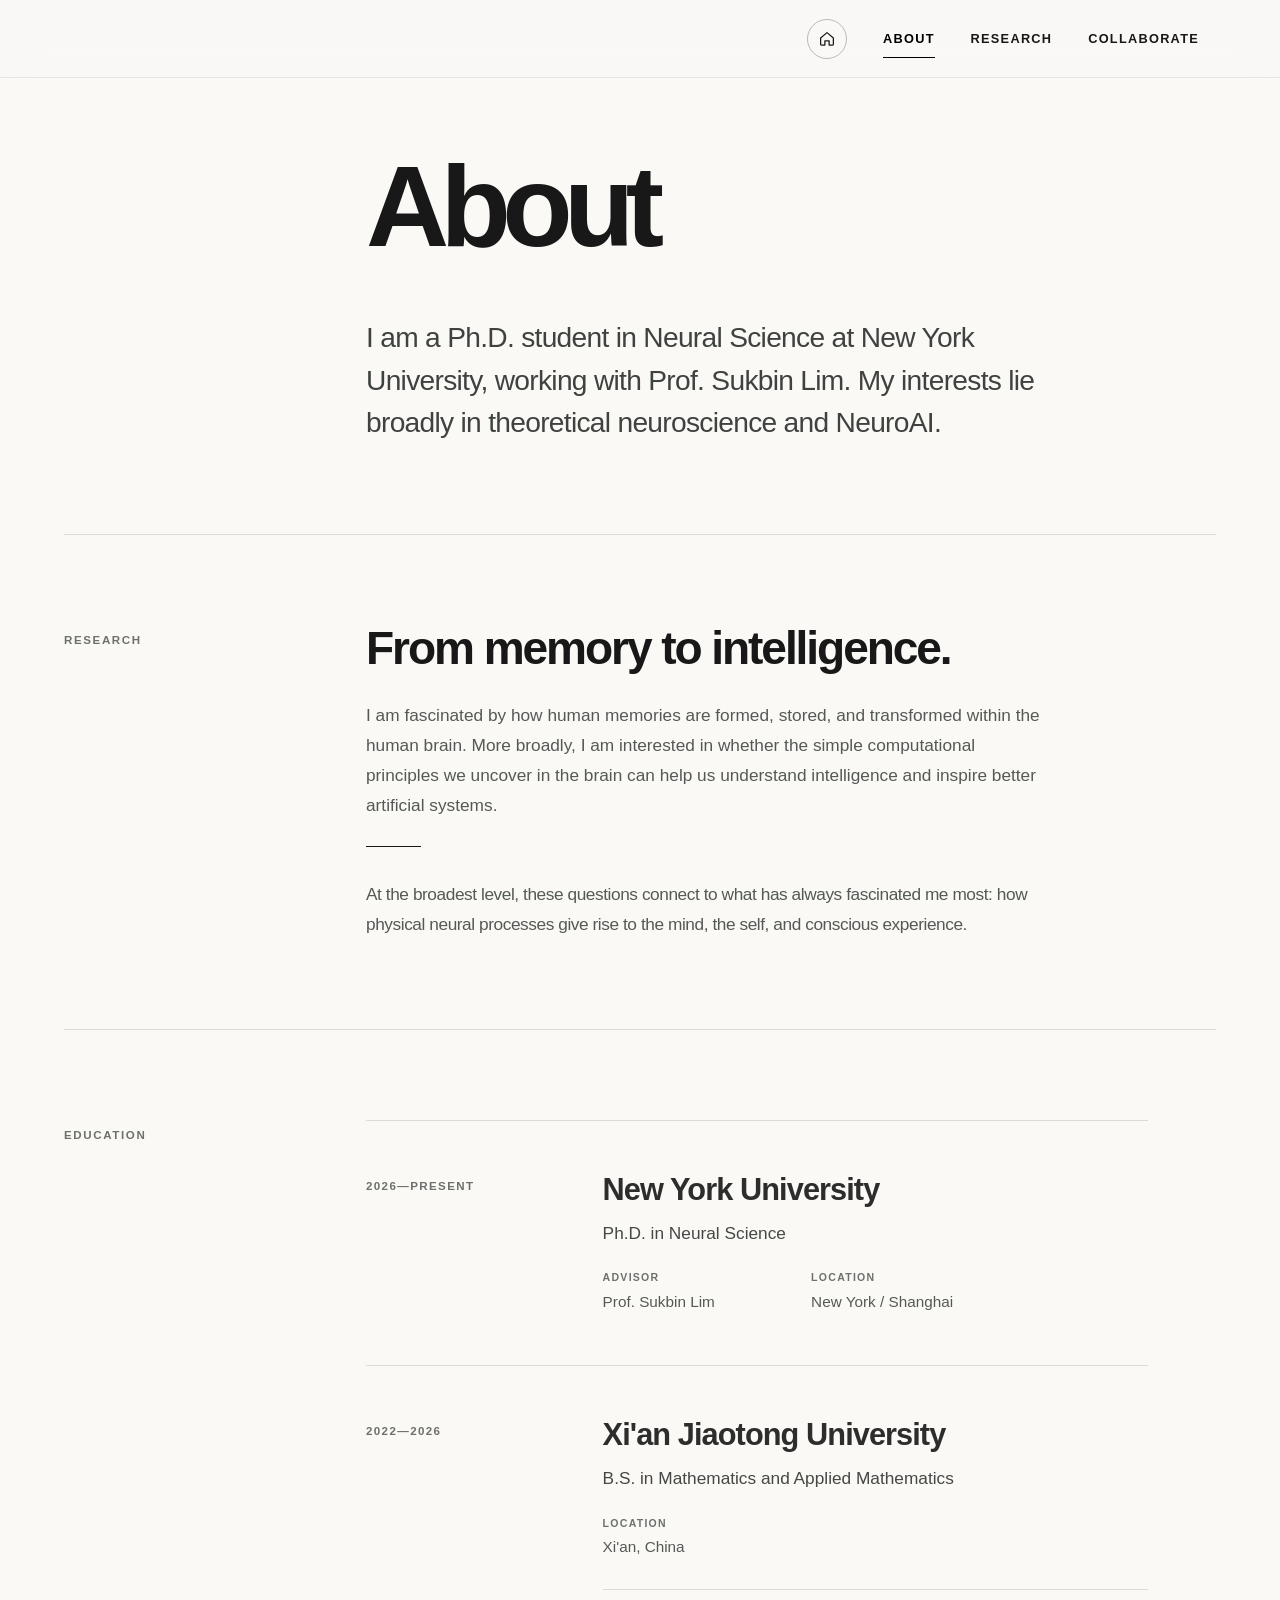
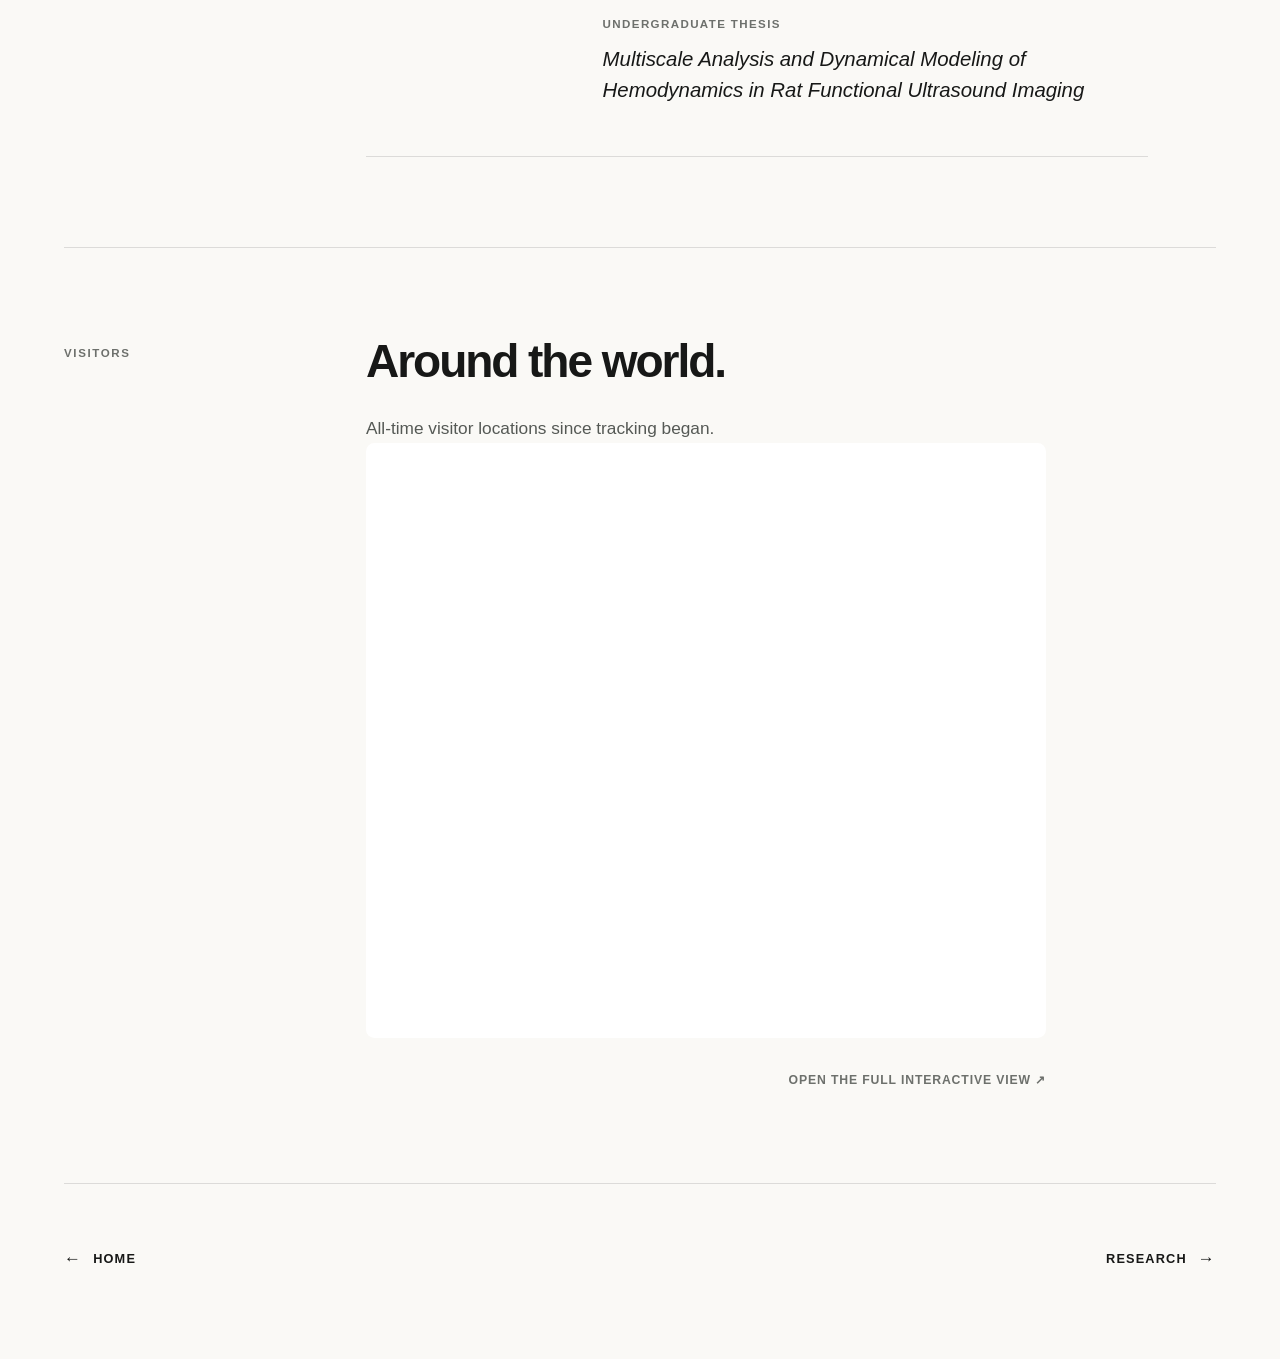
==== commit caa1444b: "Show all-time visitor map only" ====
--- a/docs/about.html
+++ b/docs/about.html
@@ -218,13 +218,13 @@
     <div class="page-section__body visitor-section__body">
       <h2 id="visitor-heading">Around the world.</h2>
       <p class="visitor-section__intro">
-        A live view of recent visits to this website.
+        All-time visitor locations since tracking began.
       </p>
       <div class="visitor-dashboard">
-        <iframe src="https://cloud.umami.is/share/y5k2hqP8hmwb8IVI" title="Website visitors and geographic distribution" loading="lazy" referrerpolicy="strict-origin-when-cross-origin"></iframe>
+        <iframe src="https://cloud.umami.is/analytics/us/share/y5k2hqP8hmwb8IVI?date=range%3A1788220800000%3A4102444800000%3Aall" title="Website visitors and geographic distribution" loading="lazy" referrerpolicy="strict-origin-when-cross-origin" tabindex="-1"></iframe>
       </div>
       <p class="visitor-dashboard__footer">
-        <a href="https://cloud.umami.is/share/y5k2hqP8hmwb8IVI" target="_blank" rel="noopener noreferrer">Open the full interactive view <span aria-hidden="true">↗</span></a>
+        <a href="https://cloud.umami.is/analytics/us/share/y5k2hqP8hmwb8IVI?date=range%3A1788220800000%3A4102444800000%3Aall" target="_blank" rel="noopener noreferrer">Open the full interactive view <span aria-hidden="true">↗</span></a>
       </p>
     </div>
   </section>
--- a/docs/styles.css
+++ b/docs/styles.css
@@ -627,7 +627,7 @@
 }
 
 .visitor-section .visitor-section__body {
-  max-width: none;
+  max-width: 40rem;
 }
 
 .visitor-section__intro {
@@ -638,17 +638,21 @@
 }
 
 .visitor-dashboard {
+  position: relative;
   overflow: hidden;
   width: 100%;
+  aspect-ratio: 8 / 7;
   background: #fff;
-  border: 1px solid var(--line);
-  border-radius: 0.8rem;
+  border-radius: 0.5rem;
 }
 
 .visitor-dashboard iframe {
+  position: absolute;
+  top: -13.75rem;
+  left: 0;
   display: block;
   width: 100%;
-  height: clamp(54rem, 76vw, 68rem);
+  height: calc(100% + 13.75rem);
   border: 0;
 }
 
@@ -1132,10 +1136,6 @@
     margin-top: 1.2rem;
   }
 
-  .visitor-dashboard iframe {
-    height: 78rem;
-  }
-
   .collaborate-item {
     grid-template-columns: minmax(0, 1fr);
     gap: 1rem;
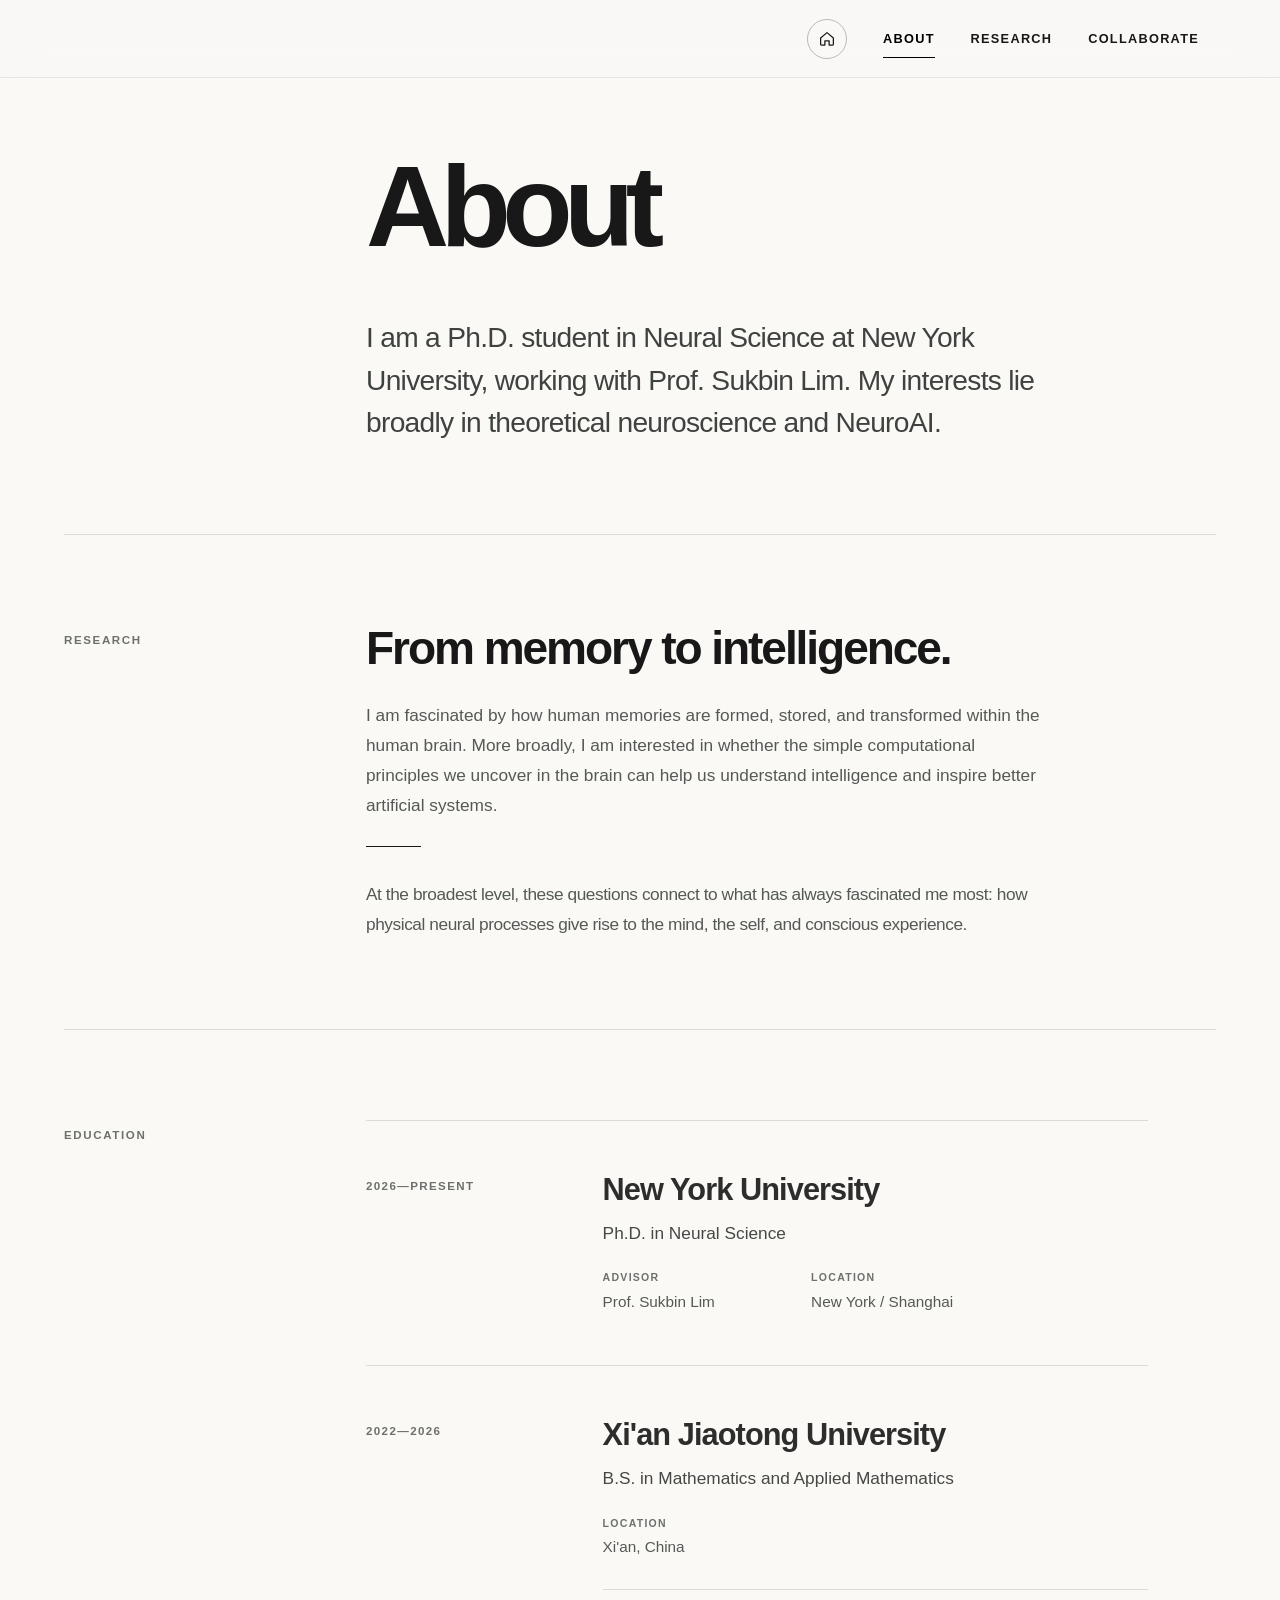
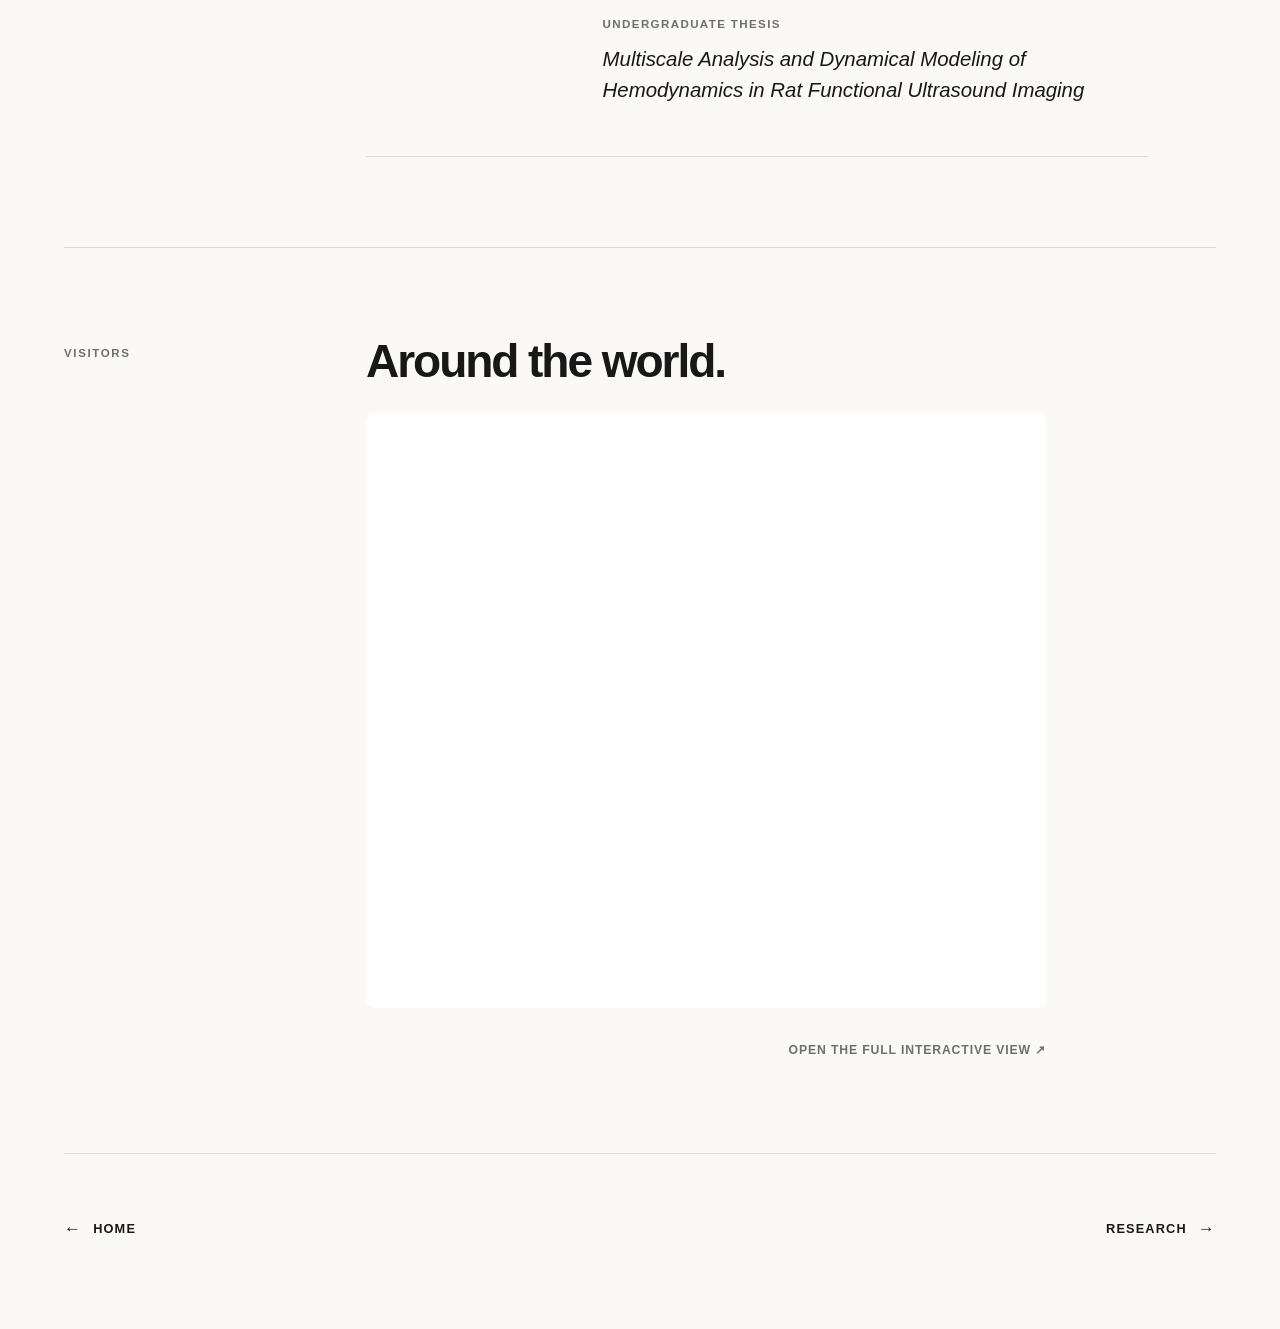
==== commit 6f73d994: "Remove visitor map caption" ====
--- a/docs/about.html
+++ b/docs/about.html
@@ -217,9 +217,6 @@
     <p class="page-section__label">Visitors</p>
     <div class="page-section__body visitor-section__body">
       <h2 id="visitor-heading">Around the world.</h2>
-      <p class="visitor-section__intro">
-        All-time visitor locations since tracking began.
-      </p>
       <div class="visitor-dashboard">
         <iframe src="https://cloud.umami.is/analytics/us/share/y5k2hqP8hmwb8IVI?date=range%3A1788220800000%3A4102444800000%3Aall" title="Website visitors and geographic distribution" loading="lazy" referrerpolicy="strict-origin-when-cross-origin" tabindex="-1"></iframe>
       </div>
--- a/docs/styles.css
+++ b/docs/styles.css
@@ -630,18 +630,12 @@
   max-width: 40rem;
 }
 
-.visitor-section__intro {
-  margin: 1rem 0 2rem;
-  color: #555955;
-  font-size: clamp(0.98rem, 1.25vw, 1.08rem);
-  line-height: 1.7;
-}
-
 .visitor-dashboard {
   position: relative;
   overflow: hidden;
   width: 100%;
   aspect-ratio: 8 / 7;
+  margin-top: 1.5rem;
   background: #fff;
   border-radius: 0.5rem;
 }
